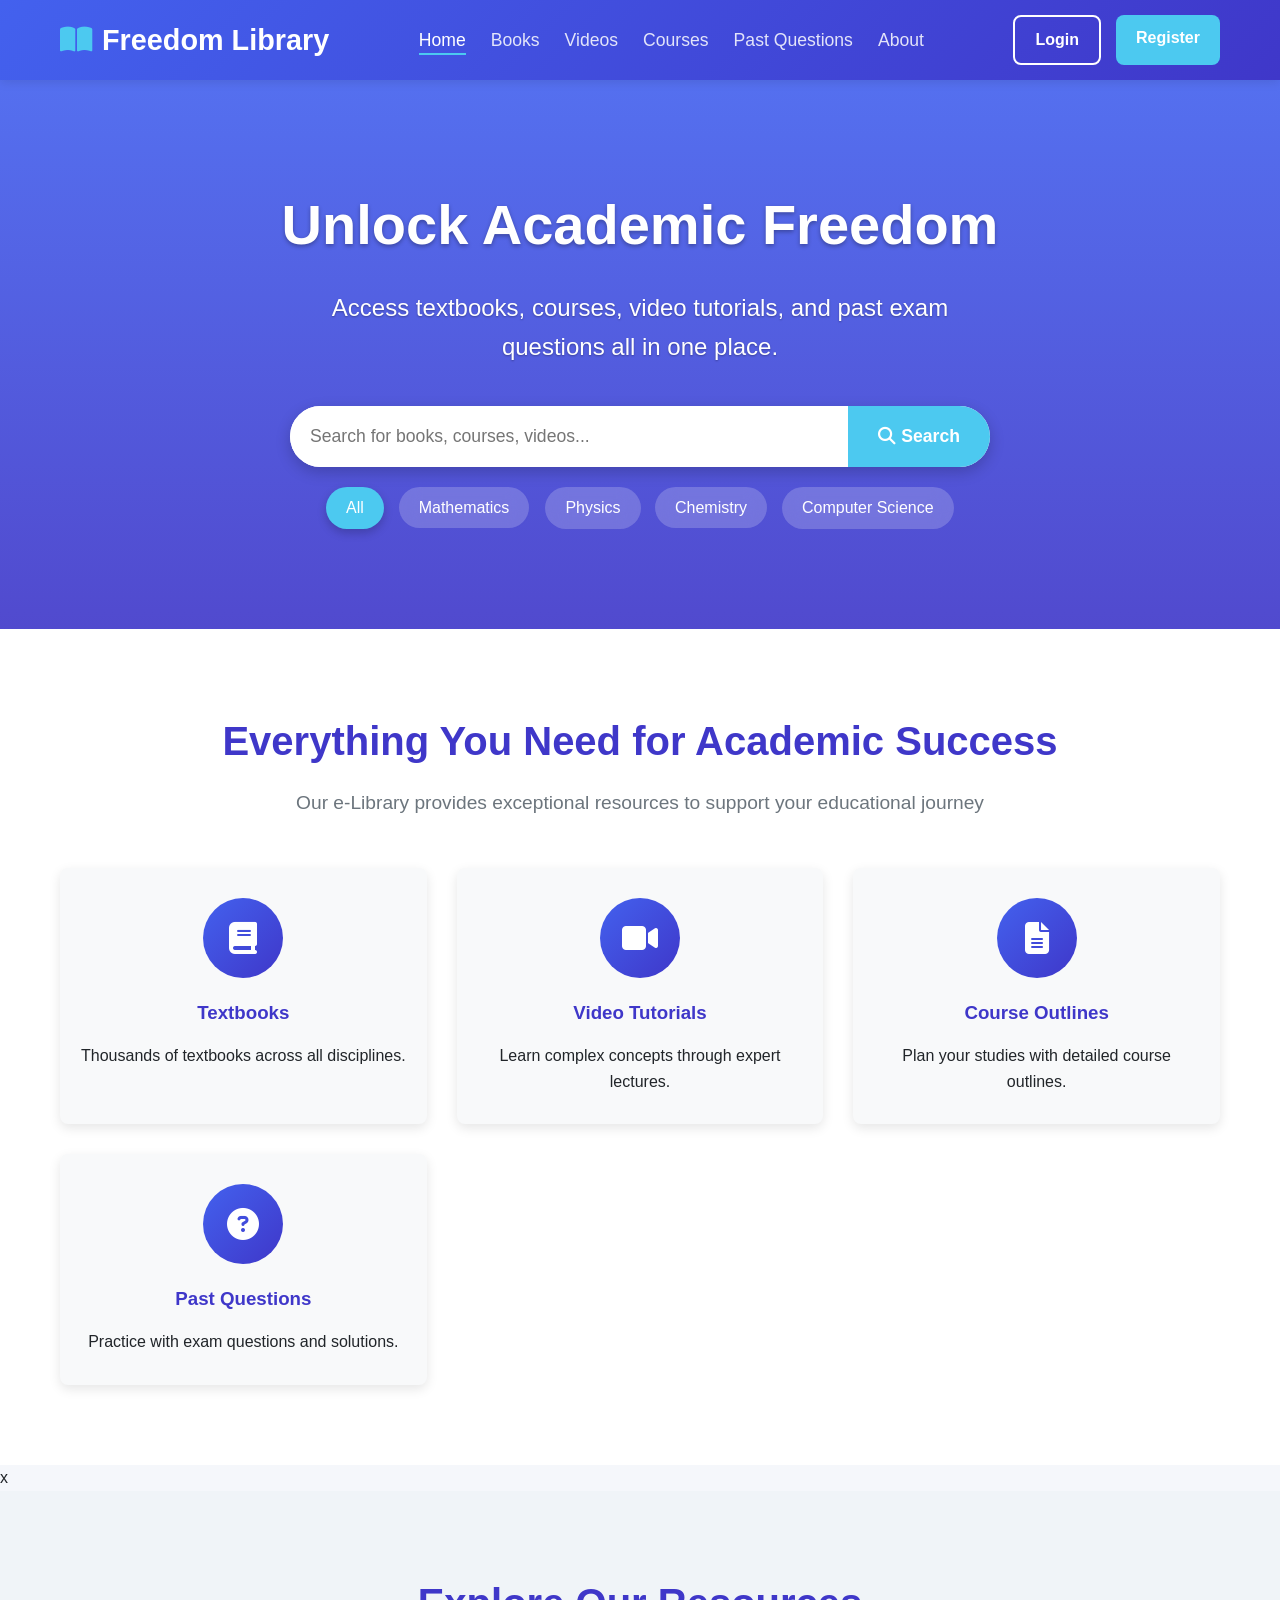
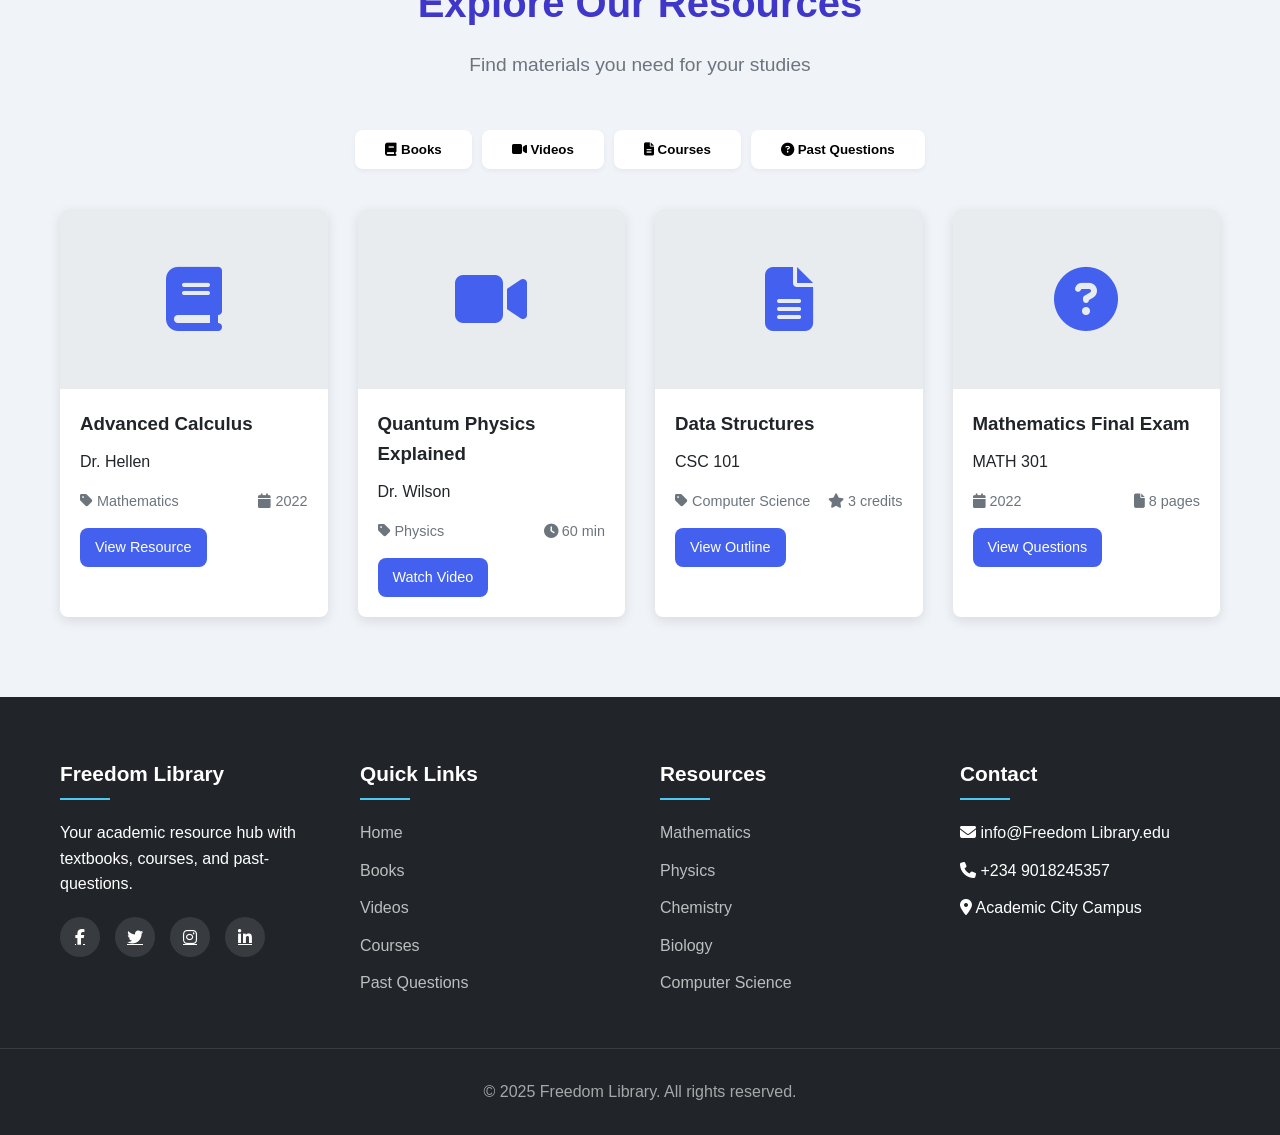
==== index.html @ 3a246ead "chnages" ====
<!DOCTYPE html>
<html lang="en">
  <head>
    <meta charset="UTF-8" />
    <meta name="viewport" content="width=device-width, initial-scale=1.0" />
    <title>Freedom Library - Your Academic Resource Hub</title>
    <link rel="stylesheet" href="./CSS/style.css" />
    <link
      rel="stylesheet"
      href="https://cdnjs.cloudflare.com/ajax/libs/font-awesome/6.4.0/css/all.min.css"
    />
  </head>
  <body>
    <!-- Header -->
    <header>
      <div class="container header-content">
        <div class="logo">
          <i class="fas fa-book-open"></i>
          <span>Freedom Library</span>
        </div>
        <nav>
          <ul>
            <li><a href="./index.html" class="active">Home</a></li>
            <li><a href="./book.html">Books</a></li>
            <li><a href="./videos.html">Videos</a></li>
            <li><a href="./Courses.html">Courses</a></li>
            <li><a href="./Past Questions.html">Past Questions</a></li>
            <li><a href="./about.html">About</a></li>
          </ul>
        </nav>
        <div class="auth-buttons">
          <!-- Checkboxes trigger modals -->
          <label for="login-toggle" class="btn btn-outline">Login</label>
          <label for="register-toggle" class="btn btn-primary">Register</label>
        </div>
      </div>
    </header>

    <!-- Hero -->
    <section class="hero">
      <div class="container">
        <h1>Unlock Academic Freedom</h1>
        <p>
          Access textbooks, courses, video tutorials, and past exam questions
          all in one place.
        </p>
        <div class="search-container">
          <div class="search-bar">
            <input
              type="text"
              placeholder="Search for books, courses, videos..."
            />
            <button><i class="fas fa-search"></i> Search</button>
          </div>
          <!-- Filter button now use radio inputs -->
          <div class="filters">
            <input type="radio" name="filter" id="filter-all" checked />
            <label for="filter-all" class="filter-btn">All</label>

            <input type="radio" name="filter" id="filter-math" />
            <label for="filter-math" class="filter-btn">Mathematics</label>

            <input type="radio" name="filter" id="filter-physics" />
            <label for="filter-physics" class="filter-btn">Physics</label>

            <input type="radio" name="filter" id="filter-chemistry" />
            <label for="filter-chemistry" class="filter-btn">Chemistry</label>

            <input type="radio" name="filter" id="filter-cs" />
            <label for="filter-cs" class="filter-btn">Computer Science</label>
          </div>
        </div>
      </div>
    </section>

    <!-- Features -->
    <section class="features">
      <div class="container">
        <div class="section-title">
          <h2>Everything You Need for Academic Success</h2>
          <p>
            Our e-Library provides exceptional resources to support your
            educational journey
          </p>
        </div>
        <div class="features-grid">
          <div class="feature-card">
            <div class="feature-icon"><i class="fas fa-book"></i></div>
            <h3>Textbooks</h3>
            <p>Thousands of textbooks across all disciplines.</p>
          </div>
          <div class="feature-card">
            <div class="feature-icon"><i class="fas fa-video"></i></div>
            <h3>Video Tutorials</h3>
            <p>Learn complex concepts through expert lectures.</p>
          </div>
          <div class="feature-card">
            <div class="feature-icon"><i class="fas fa-file-alt"></i></div>
            <h3>Course Outlines</h3>
            <p>Plan your studies with detailed course outlines.</p>
          </div>
          <div class="feature-card">
            <div class="feature-icon">
              <i class="fas fa-question-circle"></i>
            </div>
            <h3>Past Questions</h3>
            <p>Practice with exam questions and solutions.</p>
          </div>
        </div>
      </div>
    </section>

    <!-- Resources -->
    x
    <section class="resources">
      <div class="container">
        <div class="section-title">
          <h2>Explore Our Resources</h2>
          <p>Find materials you need for your studies</p>
        </div>

        <div class="resource-tabs">
          <button class="tab-btn"><i class="fas fa-book"></i> Books</button>
          <button class="tab-btn"><i class="fas fa-video"></i> Videos</button>
          <button class="tab-btn">
            <i class="fas fa-file-alt"></i> Courses
          </button>
          <button class="tab-btn">
            <i class="fas fa-question-circle"></i> Past Questions
          </button>
        </div>

        <div class="resource-grid">
          <div class="resource-card">
            <div class="resource-img"><i class="fas fa-book"></i></div>
            <div class="resource-info">
              <h3>Advanced Calculus</h3>
              <p>Dr. Hellen</p>
              <div class="resource-meta">
                <span><i class="fas fa-tag"></i> Mathematics</span>
                <span><i class="fas fa-calendar"></i> 2022</span>
              </div>
              <a href="#" class="btn-small">View Resource</a>
            </div>
          </div>

          <div class="resource-card">
            <div class="resource-img"><i class="fas fa-video"></i></div>
            <div class="resource-info">
              <h3>Quantum Physics Explained</h3>
              <p>Dr. Wilson</p>
              <div class="resource-meta">
                <span><i class="fas fa-tag"></i> Physics</span>
                <span><i class="fas fa-clock"></i> 60 min</span>
              </div>
              <a href="#" class="btn-small">Watch Video</a>
            </div>
          </div>

          <div class="resource-card">
            <div class="resource-img"><i class="fas fa-file-alt"></i></div>
            <div class="resource-info">
              <h3>Data Structures</h3>
              <p>CSC 101</p>
              <div class="resource-meta">
                <span><i class="fas fa-tag"></i> Computer Science</span>
                <span><i class="fas fa-star"></i> 3 credits</span>
              </div>
              <a href="#" class="btn-small">View Outline</a>
            </div>
          </div>

          <div class="resource-card">
            <div class="resource-img">
              <i class="fas fa-question-circle"></i>
            </div>
            <div class="resource-info">
              <h3>Mathematics Final Exam</h3>
              <p>MATH 301</p>
              <div class="resource-meta">
                <span><i class="fas fa-calendar"></i> 2022</span>
                <span><i class="fas fa-file"></i> 8 pages</span>
              </div>
              <a href="#" class="btn-small">View Questions</a>
            </div>
          </div>
        </div>
      </div>
    </section>
    <!-- is it possible to put image in an icon, and also createa testimonial section as well -->
    <!-- Footer -->
    <footer>
      <div class="container footer-content">
        <div class="footer-column">
          <h3>Freedom Library</h3>
          <p>
            Your academic resource hub with textbooks, courses, and
            past-questions.
          </p>
          <div class="social-links">
            <a href="#" title="Visit our Facebook page" aria-label="Facebook"
              ><i class="fab fa-facebook-f"></i
            ></a>
            <a href="#" title="Visit our Twitter page" aria-label="Twitter"
              ><i class="fab fa-twitter"></i
            ></a>
            <a href="#" title="Visit our Instagram page" aria-label="Instagram"
              ><i class="fab fa-instagram"></i
            ></a>
            <a href="#" title="Visit our LinkedIn page" aria-label="LinkedIn"
              ><i class="fab fa-linkedin-in"></i
            ></a>
          </div>
        </div>
        <div class="footer-column">
          <h3>Quick Links</h3>
          <ul class="footer-links">
            <li><a href="./index.html">Home</a></li>
            <li><a href="./book.html">Books</a></li>
            <li><a href="./videos.html">Videos</a></li>
            <li><a href="./Courses.html">Courses</a></li>
            <li><a href="./Past Questions.html">Past Questions</a></li>
          </ul>
        </div>
        <div class="footer-column">
          <h3>Resources</h3>
          <ul class="footer-links">
            <li><a href="#">Mathematics</a></li>
            <li><a href="#">Physics</a></li>
            <li><a href="#">Chemistry</a></li>
            <li><a href="#">Biology</a></li>
            <li><a href="#">Computer Science</a></li>
          </ul>
        </div>
        <div class="footer-column">
          <h3>Contact</h3>
          <ul class="footer-links">
            <li><i class="fas fa-envelope"></i> info@Freedom Library.edu</li>
            <li><i class="fas fa-phone"></i> +234 9018245357</li>
            <li><i class="fas fa-map-marker-alt"></i> Academic City Campus</li>
          </ul>
        </div>
      </div>
      <div class="copyright">
        <p>&copy; 2025 Freedom Library. All rights reserved.</p>
      </div>
    </footer>

    <!-- Hidden checkboxes for modals -->
    <input type="checkbox" id="login-toggle" class="modal-toggle" />
    <input type="checkbox" id="register-toggle" class="modal-toggle" />

    <!-- Login Modal -->
    <div class="modal-overlay">
      <div class="modal" id="login-modal">
        <div class="modal-header">
          <h2>Login</h2>
          <label for="login-toggle" class="close-btn"
            ><i class="fas fa-times"></i
          ></label>
        </div>
        <div class="modal-body">
          <form>
            <div class="form-group">
              <label>Email Address</label>
              <input type="email" placeholder="Enter your email" required />
            </div>
            <div class="form-group">
              <label>Password</label>
              <input
                type="password"
                placeholder="Enter your password"
                required
              />
            </div>
            <button type="submit" class="btn btn-primary">Login</button>
          </form>
        </div>
      </div>
    </div>

    <!-- Register Modal -->
    <div class="modal-overlay">
      <div class="modal" id="register-modal">
        <div class="modal-header">
          <h2>Register</h2>
          <label for="register-toggle" class="close-btn"
            ><i class="fas fa-times"></i
          ></label>
        </div>
        <div class="modal-body">
          <form>
            <div class="form-group">
              <label>Full Name</label>
              <input type="text" placeholder="Enter your name" required />
            </div>
            <div class="form-group">
              <label>Email Address</label>
              <input type="email" placeholder="Enter your email" required />
            </div>
            <div class="form-group">
              <label>Password</label>
              <input type="password" placeholder="Create a password" required />
            </div>
            <button type="submit" class="btn btn-primary">Register</button>
          </form>
        </div>
      </div>
    </div>
  </body>
</html>
<!-- See if you can add a blog to the webste, and check if you can get it from group1 project -->
---- CSS/style.css ----
:root {
  --primary: #4361ee;
  --secondary: #3f37c9;
  --accent: #4cc9f0;
  --light: #f8f9fa;
  --dark: #212529;
  --success: #4caf50;
  --warning: #ff9800;
  --danger: #f44336;
  --gray: #6c757d;
  --light-gray: #e9ecef;
  --border-radius: 8px;
  --box-shadow: 0 4px 12px rgba(0, 0, 0, 0.1);
  --transition: all 0.3s ease;
}

* {
  margin: 0;
  padding: 0;
  box-sizing: border-box;
  font-family: "Segoe UI", Tahoma, Geneva, Verdana, sans-serif;
}

body {
  background-color: #f5f7fb;
  color: var(--dark);
  line-height: 1.6;
}

.container {
  width: 100%;
  max-width: 1200px;
  margin: 0 auto;
  padding: 0 20px;
}

/* Header Styles */
header {
  background: linear-gradient(135deg, var(--primary), var(--secondary));
  color: white;
  padding: 15px 0;
  position: sticky;
  top: 0;
  z-index: 100;
  box-shadow: 0 2px 10px rgba(0, 0, 0, 0.1);
}

.header-content {
  display: flex;
  justify-content: space-between;
  align-items: center;
}

.logo {
  display: flex;
  align-items: center;
  gap: 10px;
  font-size: 1.8rem;
  font-weight: 700;
}

.logo i {
  color: var(--accent);
}

nav ul {
  display: flex;
  list-style: none;
  gap: 25px;
}

nav a {
  color: rgba(255, 255, 255, 0.85);
  text-decoration: none;
  font-weight: 500;
  font-size: 1.1rem;
  transition: var(--transition);
  position: relative;
  padding-bottom: 5px;
}

nav a:hover,
nav a.active {
  color: white;
}

nav a::after {
  content: "";
  position: absolute;
  bottom: 0;
  left: 0;
  width: 0;
  height: 2px;
  background-color: var(--accent);
  transition: var(--transition);
}

nav a:hover::after,
nav a.active::after {
  width: 100%;
}

.auth-buttons {
  display: flex;
  gap: 15px;
}

.btn {
  padding: 10px 20px;
  border-radius: var(--border-radius);
  font-weight: 600;
  cursor: pointer;
  transition: var(--transition);
  border: none;
  font-size: 1rem;
}

.btn-primary {
  background-color: var(--accent);
  color: white;
}

.btn-outline {
  background-color: transparent;
  border: 2px solid white;
  color: white;
}

.btn:hover {
  transform: translateY(-2px);
  box-shadow: var(--box-shadow);
}

/* Hero Section */
.hero {
  background: linear-gradient(rgba(67, 97, 238, 0.9), rgba(63, 55, 201, 0.9)),
    url("https://images.unsplash.com/photo-1497636577773-f1231844b336?ixlib=rb-4.0.3")
      center/cover;
  color: white;
  padding: 100px 0;
  text-align: center;
}

.hero h1 {
  font-size: 3.5rem;
  margin-bottom: 20px;
  text-shadow: 0 2px 4px rgba(0, 0, 0, 0.3);
}

.hero p {
  font-size: 1.5rem;
  max-width: 700px;
  margin: 0 auto 40px;
  text-shadow: 0 1px 2px rgba(0, 0, 0, 0.3);
}

.search-container {
  max-width: 700px;
  margin: 0 auto;
  position: relative;
}

.search-bar {
  display: flex;
  background: white;
  border-radius: 50px;
  overflow: hidden;
  box-shadow: 0 5px 15px rgba(0, 0, 0, 0.2);
}

.search-bar input {
  flex: 1;
  padding: 20px;
  border: none;
  outline: none;
  font-size: 1.1rem;
}

.search-bar button {
  padding: 0 30px;
  background: var(--accent);
  color: white;
  border: none;
  cursor: pointer;
  font-size: 1.1rem;
  font-weight: 600;
}

.filters {
  display: flex;
  justify-content: center;
  gap: 15px;
  margin-top: 20px;
  flex-wrap: wrap;
}

.filter-btn {
  background: rgba(255, 255, 255, 0.2);
  color: white;
  border: none;
  padding: 8px 20px;
  border-radius: 30px;
  cursor: pointer;
  transition: var(--transition);
  -webkit-backdrop-filter: blur(10px);
  -webkit-backdrop-filter: blur(10px);
  -webkit-backdrop-filter: blur(10px);
  -webkit-backdrop-filter: blur(10px);
  -webkit-backdrop-filter: blur(10px);
  -webkit-backdrop-filter: blur(10px);
  backdrop-filter: blur(10px);
}

.filter-btn.active,
.filter-btn:hover {
  background: var(--accent);
}

/* Features Section */
.features {
  padding: 80px 0;
  background-color: white;
}

.section-title {
  text-align: center;
  margin-bottom: 50px;
}

.section-title h2 {
  font-size: 2.5rem;
  color: var(--secondary);
  margin-bottom: 15px;
}

.section-title p {
  color: var(--gray);
  max-width: 700px;
  margin: 0 auto;
  font-size: 1.2rem;
}

.features-grid {
  display: grid;
  grid-template-columns: repeat(auto-fit, minmax(280px, 1fr));
  gap: 30px;
}

.feature-card {
  background: var(--light);
  border-radius: var(--border-radius);
  overflow: hidden;
  box-shadow: var(--box-shadow);
  transition: var(--transition);
  text-align: center;
  padding: 30px 20px;
}

.feature-card:hover {
  transform: translateY(-10px);
  box-shadow: 0 10px 25px rgba(0, 0, 0, 0.15);
}

.feature-icon {
  width: 80px;
  height: 80px;
  background: linear-gradient(135deg, var(--primary), var(--secondary));
  border-radius: 50%;
  display: flex;
  align-items: center;
  justify-content: center;
  margin: 0 auto 20px;
  color: white;
  font-size: 2rem;
}

.feature-card h3 {
  margin-bottom: 15px;
  color: var(--secondary);
}

/* Resources Section */
.resources {
  padding: 80px 0;
  background-color: #f0f4f8;
}

.resource-tabs {
  display: flex;
  justify-content: center;
  margin-bottom: 40px;
  gap: 10px;
  flex-wrap: wrap;
}

.tab-btn {
  padding: 12px 30px;
  background: white;
  border: none;
  border-radius: var(--border-radius);
  cursor: pointer;
  font-weight: 600;
  transition: var(--transition);
  box-shadow: 0 2px 5px rgba(0, 0, 0, 0.05);
}

.tab-btn.active,
.tab-btn:hover {
  background: var(--primary);
  color: white;
}

.resource-grid {
  display: grid;
  grid-template-columns: repeat(auto-fill, minmax(250px, 1fr));
  gap: 30px;
}

.resource-card {
  background: white;
  border-radius: var(--border-radius);
  overflow: hidden;
  box-shadow: var(--box-shadow);
  transition: var(--transition);
}

.resource-card:hover {
  transform: translateY(-5px);
  box-shadow: 0 10px 20px rgba(0, 0, 0, 0.1);
}

.resource-img {
  height: 180px;
  background-color: var(--light-gray);
  display: flex;
  align-items: center;
  justify-content: center;
  color: var(--primary);
  font-size: 4rem;
}

.resource-info {
  padding: 20px;
}

.resource-info h3 {
  margin-bottom: 10px;
  color: var(--dark);
}

.resource-meta {
  display: flex;
  justify-content: space-between;
  color: var(--gray);
  font-size: 0.9rem;
  margin-top: 15px;
}

.btn-small {
  padding: 8px 15px;
  background: var(--primary);
  color: white;
  border: none;
  border-radius: var(--border-radius);
  cursor: pointer;
  font-size: 0.9rem;
  transition: var(--transition);
  display: inline-block;
  margin-top: 15px;
  text-decoration: none;
}

.btn-small:hover {
  background: var(--secondary);
}

.modal-overlay {
  position: fixed;
  top: 0;
  left: 0;
  right: 0;
  bottom: 0;
  background: rgba(0, 0, 0, 0.7);
  display: flex;
  align-items: center;
  justify-content: center;
  z-index: 1000;
  -webkit-backdrop-filter: blur(5px);
  backdrop-filter: blur(5px);
}

.modal {
  background: white;
  border-radius: var(--border-radius);
  width: 100%;
  max-width: 500px;
  box-shadow: 0 10px 30px rgba(0, 0, 0, 0.2);
  overflow: hidden;
}

.modal-header {
  background: linear-gradient(135deg, var(--primary), var(--secondary));
  color: white;
  padding: 20px;
  text-align: center;
  position: relative;
}

.modal-header h2 {
  margin: 0;
}

.close-btn {
  position: absolute;
  top: 20px;
  right: 20px;
  background: transparent;
  border: none;
  color: white;
  font-size: 1.5rem;
  cursor: pointer;
}

.modal-body {
  padding: 30px;
}

.form-group {
  margin-bottom: 20px;
}

.form-group label {
  display: block;
  margin-bottom: 8px;
  font-weight: 500;
}

.form-group input {
  width: 100%;
  padding: 12px 15px;
  border: 1px solid var(--light-gray);
  border-radius: var(--border-radius);
  font-size: 1rem;
}

.form-group input:focus {
  border-color: var(--primary);
  outline: none;
  box-shadow: 0 0 0 3px rgba(67, 97, 238, 0.2);
}

.form-footer {
  display: flex;
  justify-content: space-between;
  align-items: center;
  margin-top: 20px;
}

.form-footer a {
  color: var(--primary);
  text-decoration: none;
}

.form-footer a:hover {
  text-decoration: underline;
}

.viewer-modal {
  max-width: 900px;
  max-height: 90vh;
}

.viewer-header {
  display: flex;
  justify-content: space-between;
  align-items: center;
  padding: 15px 20px;
  background: white;
  border-bottom: 1px solid var(--light-gray);
}

.viewer-content {
  padding: 20px;
  height: 70vh;
  overflow-y: auto;
}

.pdf-viewer {
  width: 100%;
  height: 100%;
  border: 1px solid var(--light-gray);
  border-radius: var(--border-radius);
}

.video-player {
  width: 100%;
  height: 400px;
  background: black;
  border-radius: var(--border-radius);
}

/* Footer */
footer {
  background: var(--dark);
  color: white;
  padding: 60px 0 30px;
}

.footer-content {
  display: grid;
  grid-template-columns: repeat(auto-fit, minmax(250px, 1fr));
  gap: 40px;
  margin-bottom: 40px;
}

.footer-column h3 {
  margin-bottom: 20px;
  font-size: 1.3rem;
  position: relative;
  padding-bottom: 10px;
}

.footer-column h3::after {
  content: "";
  position: absolute;
  bottom: 0;
  left: 0;
  width: 50px;
  height: 2px;
  background: var(--accent);
}

.footer-links {
  list-style: none;
}

.footer-links li {
  margin-bottom: 12px;
}

.footer-links a {
  color: rgba(255, 255, 255, 0.7);
  text-decoration: none;
  transition: var(--transition);
}

.footer-links a:hover {
  color: white;
  padding-left: 5px;
}

.social-links {
  display: flex;
  gap: 15px;
  margin-top: 20px;
}

.social-links a {
  display: flex;
  align-items: center;
  justify-content: center;
  width: 40px;
  height: 40px;
  background: rgba(255, 255, 255, 0.1);
  border-radius: 50%;
  color: white;
  transition: var(--transition);
}

.social-links a:hover {
  background: var(--primary);
  transform: translateY(-3px);
}

.copyright {
  text-align: center;
  padding-top: 30px;
  border-top: 1px solid rgba(255, 255, 255, 0.1);
  color: rgba(255, 255, 255, 0.6);
}

/* Checkbox hack to show modals */
.modal-toggle {
  display: none;
}

.modal-overlay {
  display: none;
  position: fixed;
  inset: 0;
  background: rgba(0, 0, 0, 0.7);
  justify-content: center;
  align-items: center;
  z-index: 1000;
}

.modal {
  background: white;
  border-radius: var(--border-radius);
  max-width: 400px;
  width: 90%;
  padding: 20px;
  box-shadow: var(--box-shadow);
  position: relative;
}

.modal-header {
  display: flex;
  justify-content: space-between;
  align-items: center;
  margin-bottom: 20px;
}

.close-btn {
  cursor: pointer;
  font-size: 1.2rem;
  color: var(--gray);
}

.form-group {
  margin-bottom: 15px;
}

.form-group label {
  display: block;
  margin-bottom: 5px;
  font-weight: 600;
}

/* Show login modal when checkbox checked */
#login-toggle:checked ~ #login-modal,
#register-toggle:checked ~ #register-modal {
  display: block;
}

#login-toggle:checked ~ .modal-overlay,
#register-toggle:checked ~ .modal-overlay {
  display: flex;
}

/* --- Search bar focus effect --- */
.search-bar input:focus {
  border: 2px solid var(--accent);
  box-shadow: 0 0 5px rgba(76, 201, 240, 0.5);
}

/* --- Filter buttons with radio hack --- */
.filters input[type="radio"] {
  display: none;
}

.filters label {
  background: rgba(255, 255, 255, 0.2);
  color: white;
  border-radius: 30px;
  padding: 8px 20px;
  cursor: pointer;
  transition: var(--transition);
  -webkit-backdrop-filter: blur(10px);
  backdrop-filter: blur(10px);
}

.filters input[type="radio"]:checked + label {
  background: var(--accent);
  color: #fff;
  box-shadow: 0 4px 10px rgba(0, 0, 0, 0.2);
}

.filters label:hover {
  background: var(--accent);
}

/* Responsive */
@media (max-width: 768px) {
  .header-content {
    flex-direction: column;
    gap: 15px;
  }

  nav ul {
    flex-wrap: wrap;
    justify-content: center;
  }

  .hero h1 {
    font-size: 2.5rem;
  }

  .hero p {
    font-size: 1.2rem;
  }

  .search-bar button {
    padding: 0 15px;
  }
}
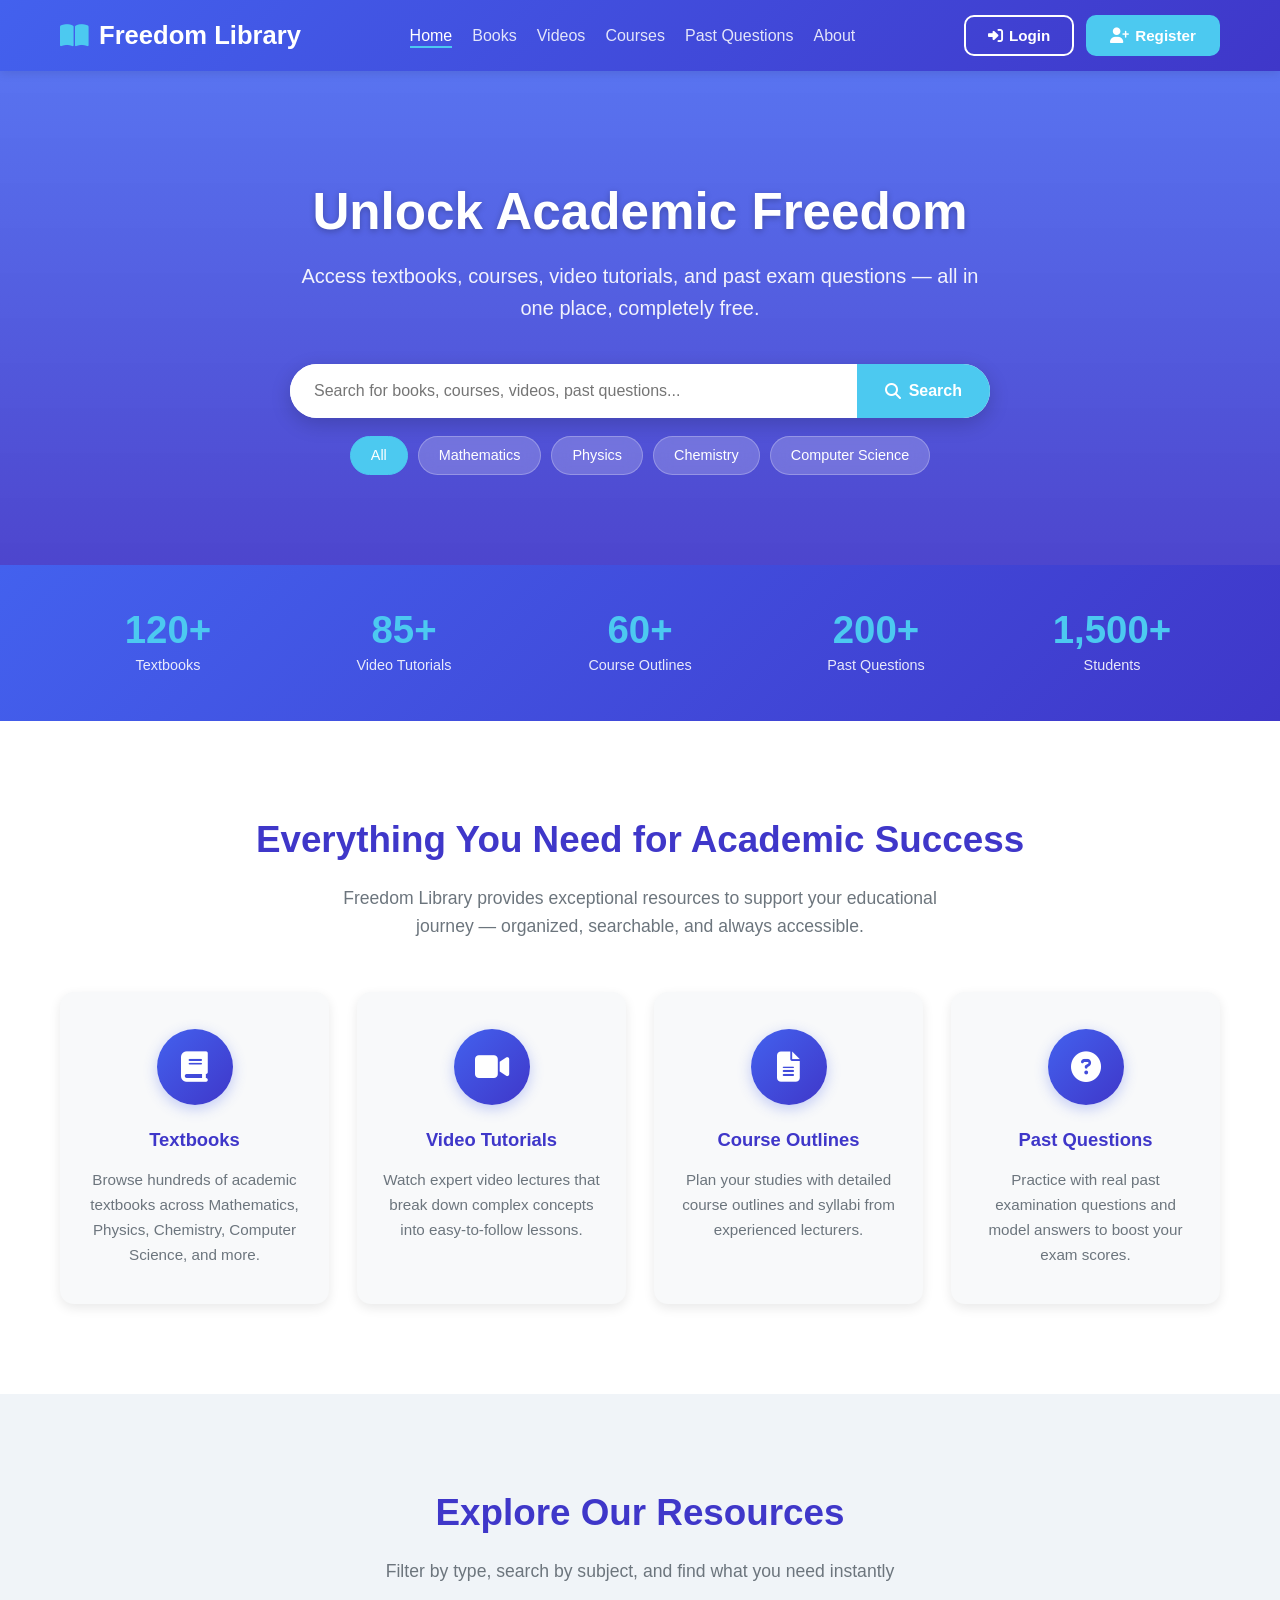
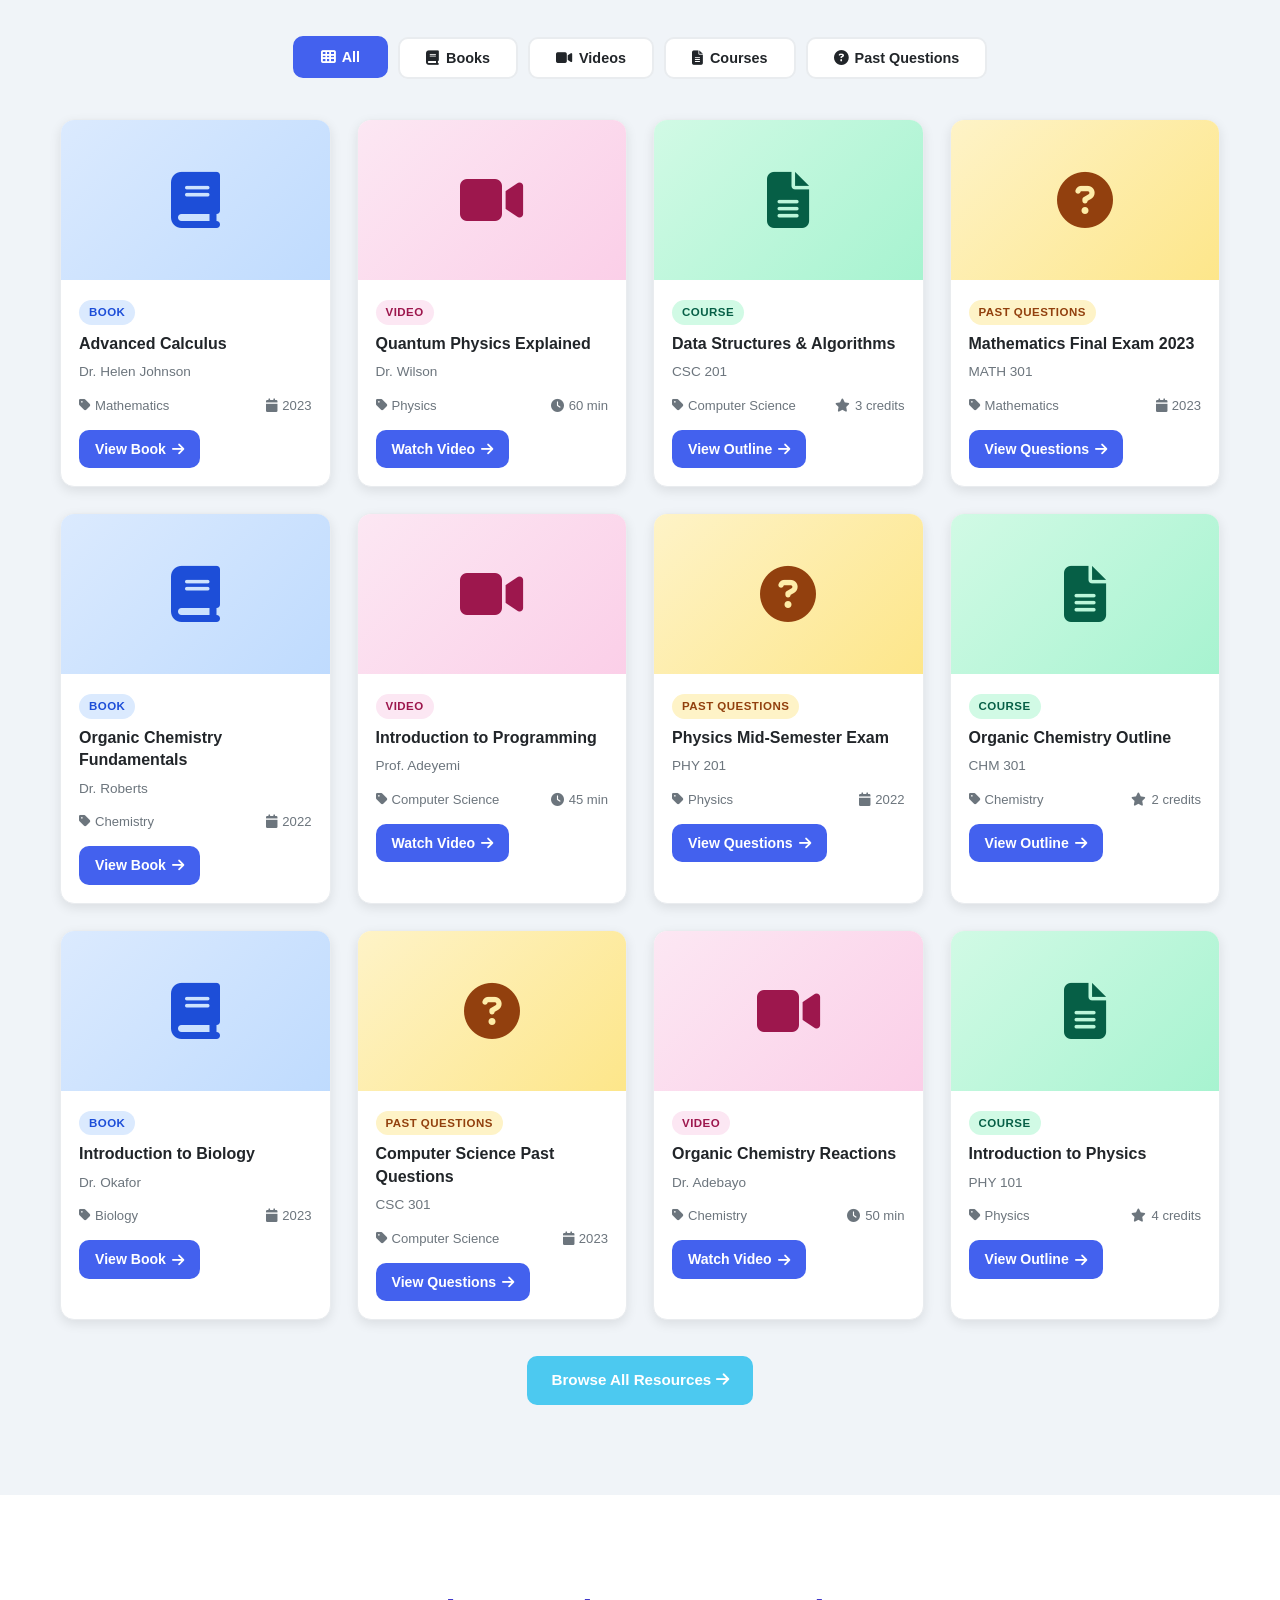
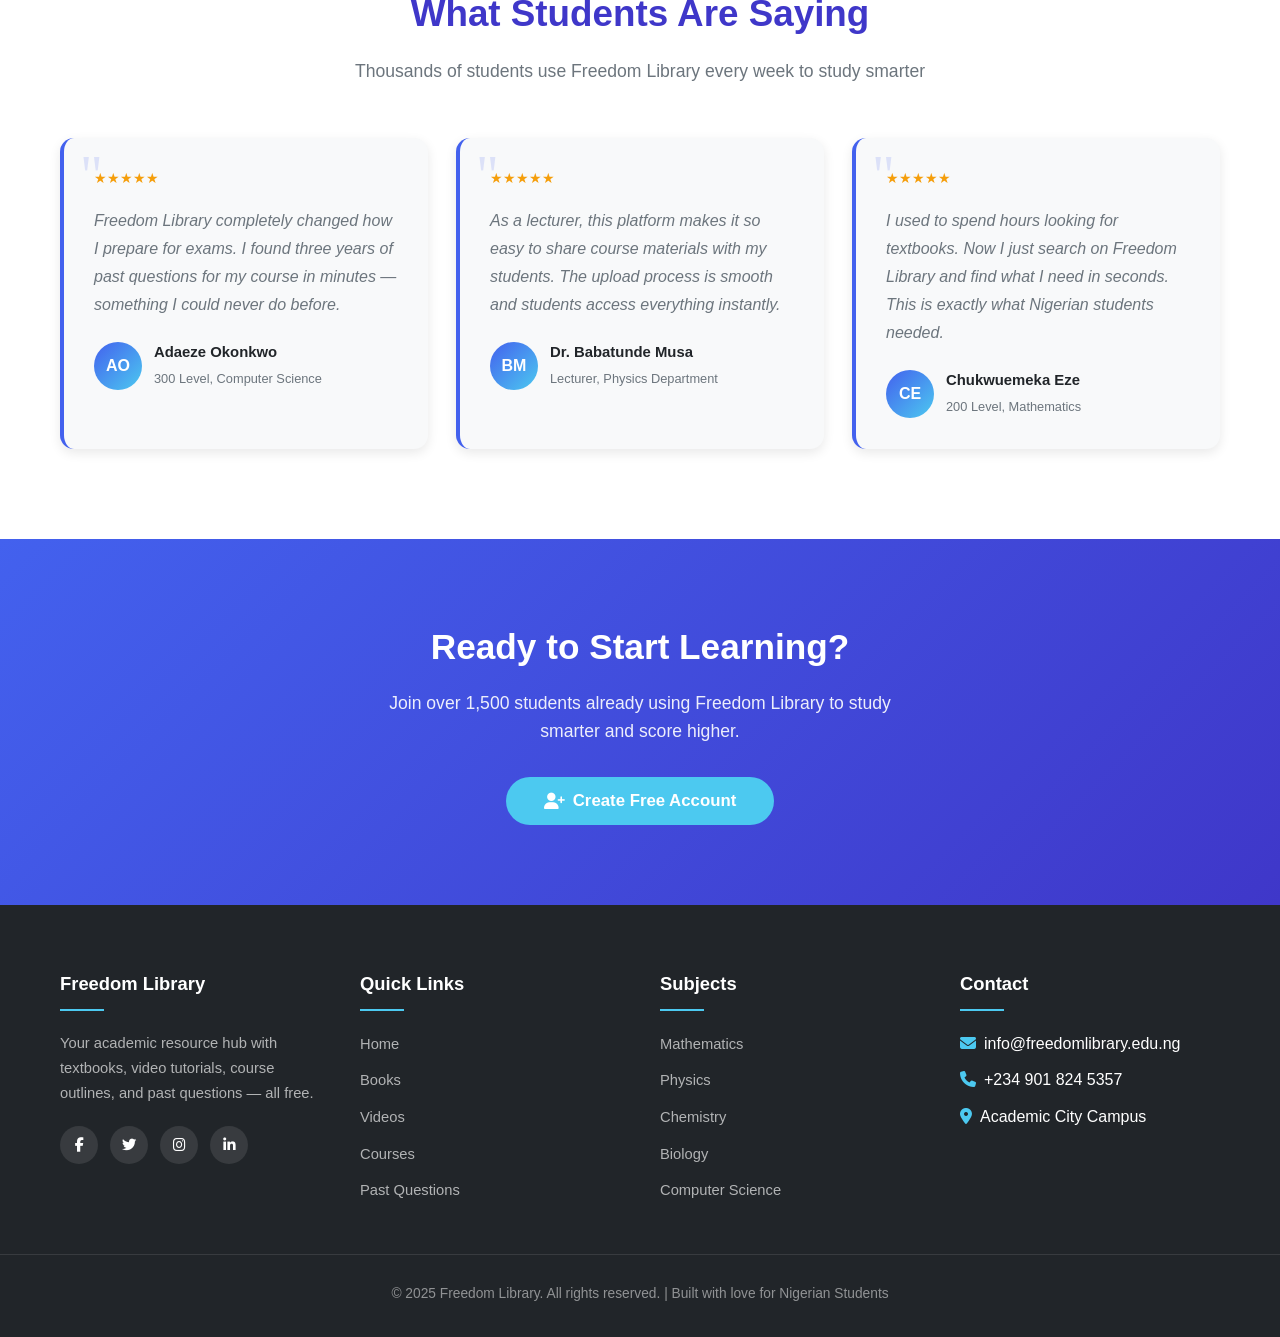
==== commit 1f011253: "new changes" ====
--- a/index.html
+++ b/index.html
@@ -1,4 +1,4 @@
-<!DOCTYPE html>
+<!doctype html>
 <html lang="en">
   <head>
     <meta charset="UTF-8" />
@@ -11,203 +11,317 @@
     />
   </head>
   <body>
-    <!-- Header -->
+    <!-- HEADER -->
     <header>
       <div class="container header-content">
         <div class="logo">
           <i class="fas fa-book-open"></i>
           <span>Freedom Library</span>
         </div>
-        <nav>
+        <button class="menu-toggle" onclick="toggleMenu()">
+          <i class="fas fa-bars"></i>
+        </button>
+        <nav id="main-nav">
           <ul>
             <li><a href="./index.html" class="active">Home</a></li>
             <li><a href="./book.html">Books</a></li>
             <li><a href="./videos.html">Videos</a></li>
             <li><a href="./Courses.html">Courses</a></li>
-            <li><a href="./Past Questions.html">Past Questions</a></li>
+            <li><a href="./past-questions.html">Past Questions</a></li>
             <li><a href="./about.html">About</a></li>
           </ul>
         </nav>
-        <div class="auth-buttons">
-          <!-- Checkboxes trigger modals -->
-          <label for="login-toggle" class="btn btn-outline">Login</label>
-          <label for="register-toggle" class="btn btn-primary">Register</label>
+        <div class="auth-buttons" id="auth-buttons">
+          <button class="btn btn-outline" onclick="openModal('login-modal')">
+            <i class="fas fa-sign-in-alt"></i> Login
+          </button>
+          <button class="btn btn-primary" onclick="openModal('register-modal')">
+            <i class="fas fa-user-plus"></i> Register
+          </button>
+        </div>
+        <div class="user-greeting" id="user-greeting">
+          <i class="fas fa-user-circle" style="font-size: 1.4rem"></i>
+          <span id="greeting-name">Student</span>
+          <button
+            class="btn btn-outline"
+            onclick="logout()"
+            style="padding: 6px 14px; font-size: 0.85rem"
+          >
+            <i class="fas fa-sign-out-alt"></i> Logout
+          </button>
         </div>
       </div>
     </header>
 
-    <!-- Hero -->
+    <!-- HERO -->
     <section class="hero">
       <div class="container">
         <h1>Unlock Academic Freedom</h1>
         <p>
-          Access textbooks, courses, video tutorials, and past exam questions
-          all in one place.
+          Access textbooks, courses, video tutorials, and past exam questions —
+          all in one place, completely free.
         </p>
         <div class="search-container">
           <div class="search-bar">
             <input
               type="text"
-              placeholder="Search for books, courses, videos..."
+              id="search-input"
+              placeholder="Search for books, courses, videos, past questions..."
             />
-            <button><i class="fas fa-search"></i> Search</button>
-          </div>
-          <!-- Filter button now use radio inputs -->
+            <button onclick="doSearch()">
+              <i class="fas fa-search"></i> Search
+            </button>
+          </div>
           <div class="filters">
-            <input type="radio" name="filter" id="filter-all" checked />
+            <input
+              type="radio"
+              name="filter"
+              id="filter-all"
+              value="all"
+              checked
+            />
             <label for="filter-all" class="filter-btn">All</label>
-
-            <input type="radio" name="filter" id="filter-math" />
+            <input
+              type="radio"
+              name="filter"
+              id="filter-math"
+              value="Mathematics"
+            />
             <label for="filter-math" class="filter-btn">Mathematics</label>
-
-            <input type="radio" name="filter" id="filter-physics" />
+            <input
+              type="radio"
+              name="filter"
+              id="filter-physics"
+              value="Physics"
+            />
             <label for="filter-physics" class="filter-btn">Physics</label>
-
-            <input type="radio" name="filter" id="filter-chemistry" />
+            <input
+              type="radio"
+              name="filter"
+              id="filter-chemistry"
+              value="Chemistry"
+            />
             <label for="filter-chemistry" class="filter-btn">Chemistry</label>
-
-            <input type="radio" name="filter" id="filter-cs" />
+            <input
+              type="radio"
+              name="filter"
+              id="filter-cs"
+              value="Computer Science"
+            />
             <label for="filter-cs" class="filter-btn">Computer Science</label>
           </div>
         </div>
       </div>
     </section>
 
-    <!-- Features -->
+    <!-- STATS -->
+    <section class="stats-bar">
+      <div class="container stats-grid">
+        <div class="stat-item">
+          <span class="stat-num">120+</span
+          ><span class="stat-label">Textbooks</span>
+        </div>
+        <div class="stat-item">
+          <span class="stat-num">85+</span
+          ><span class="stat-label">Video Tutorials</span>
+        </div>
+        <div class="stat-item">
+          <span class="stat-num">60+</span
+          ><span class="stat-label">Course Outlines</span>
+        </div>
+        <div class="stat-item">
+          <span class="stat-num">200+</span
+          ><span class="stat-label">Past Questions</span>
+        </div>
+        <div class="stat-item">
+          <span class="stat-num">1,500+</span
+          ><span class="stat-label">Students</span>
+        </div>
+      </div>
+    </section>
+
+    <!-- FEATURES -->
     <section class="features">
       <div class="container">
         <div class="section-title">
           <h2>Everything You Need for Academic Success</h2>
           <p>
-            Our e-Library provides exceptional resources to support your
-            educational journey
+            Freedom Library provides exceptional resources to support your
+            educational journey — organized, searchable, and always accessible.
           </p>
         </div>
         <div class="features-grid">
           <div class="feature-card">
             <div class="feature-icon"><i class="fas fa-book"></i></div>
             <h3>Textbooks</h3>
-            <p>Thousands of textbooks across all disciplines.</p>
+            <p>
+              Browse hundreds of academic textbooks across Mathematics, Physics,
+              Chemistry, Computer Science, and more.
+            </p>
           </div>
           <div class="feature-card">
             <div class="feature-icon"><i class="fas fa-video"></i></div>
             <h3>Video Tutorials</h3>
-            <p>Learn complex concepts through expert lectures.</p>
+            <p>
+              Watch expert video lectures that break down complex concepts into
+              easy-to-follow lessons.
+            </p>
           </div>
           <div class="feature-card">
             <div class="feature-icon"><i class="fas fa-file-alt"></i></div>
             <h3>Course Outlines</h3>
-            <p>Plan your studies with detailed course outlines.</p>
+            <p>
+              Plan your studies with detailed course outlines and syllabi from
+              experienced lecturers.
+            </p>
           </div>
           <div class="feature-card">
             <div class="feature-icon">
               <i class="fas fa-question-circle"></i>
             </div>
             <h3>Past Questions</h3>
-            <p>Practice with exam questions and solutions.</p>
+            <p>
+              Practice with real past examination questions and model answers to
+              boost your exam scores.
+            </p>
           </div>
         </div>
       </div>
     </section>
 
-    <!-- Resources -->
-    x
+    <!-- RESOURCES -->
     <section class="resources">
       <div class="container">
         <div class="section-title">
           <h2>Explore Our Resources</h2>
-          <p>Find materials you need for your studies</p>
-        </div>
-
+          <p>
+            Filter by type, search by subject, and find what you need instantly
+          </p>
+        </div>
         <div class="resource-tabs">
-          <button class="tab-btn"><i class="fas fa-book"></i> Books</button>
-          <button class="tab-btn"><i class="fas fa-video"></i> Videos</button>
-          <button class="tab-btn">
+          <button class="tab-btn active" onclick="filterByType('all', this)">
+            <i class="fas fa-th"></i> All
+          </button>
+          <button class="tab-btn" onclick="filterByType('book', this)">
+            <i class="fas fa-book"></i> Books
+          </button>
+          <button class="tab-btn" onclick="filterByType('video', this)">
+            <i class="fas fa-video"></i> Videos
+          </button>
+          <button class="tab-btn" onclick="filterByType('course', this)">
             <i class="fas fa-file-alt"></i> Courses
           </button>
-          <button class="tab-btn">
+          <button class="tab-btn" onclick="filterByType('past', this)">
             <i class="fas fa-question-circle"></i> Past Questions
           </button>
         </div>
-
-        <div class="resource-grid">
-          <div class="resource-card">
-            <div class="resource-img"><i class="fas fa-book"></i></div>
-            <div class="resource-info">
-              <h3>Advanced Calculus</h3>
-              <p>Dr. Hellen</p>
-              <div class="resource-meta">
-                <span><i class="fas fa-tag"></i> Mathematics</span>
-                <span><i class="fas fa-calendar"></i> 2022</span>
+        <div class="resource-grid" id="resource-grid"></div>
+        <div style="text-align: center; margin-top: 36px">
+          <a
+            href="./book.html"
+            class="btn btn-primary"
+            style="display: inline-block; text-decoration: none"
+            >Browse All Resources <i class="fas fa-arrow-right"></i
+          ></a>
+        </div>
+      </div>
+    </section>
+
+    <!-- TESTIMONIALS -->
+    <section class="testimonials">
+      <div class="container">
+        <div class="section-title">
+          <h2>What Students Are Saying</h2>
+          <p>
+            Thousands of students use Freedom Library every week to study
+            smarter
+          </p>
+        </div>
+        <div class="testimonials-grid">
+          <div class="testimonial-card">
+            <div class="quote">"</div>
+            <div class="stars">&#9733;&#9733;&#9733;&#9733;&#9733;</div>
+            <p>
+              Freedom Library completely changed how I prepare for exams. I
+              found three years of past questions for my course in minutes —
+              something I could never do before.
+            </p>
+            <div class="testimonial-author">
+              <div class="author-avatar">AO</div>
+              <div class="author-info">
+                <strong>Adaeze Okonkwo</strong
+                ><span>300 Level, Computer Science</span>
               </div>
-              <a href="#" class="btn-small">View Resource</a>
-            </div>
-          </div>
-
-          <div class="resource-card">
-            <div class="resource-img"><i class="fas fa-video"></i></div>
-            <div class="resource-info">
-              <h3>Quantum Physics Explained</h3>
-              <p>Dr. Wilson</p>
-              <div class="resource-meta">
-                <span><i class="fas fa-tag"></i> Physics</span>
-                <span><i class="fas fa-clock"></i> 60 min</span>
+            </div>
+          </div>
+          <div class="testimonial-card">
+            <div class="quote">"</div>
+            <div class="stars">&#9733;&#9733;&#9733;&#9733;&#9733;</div>
+            <p>
+              As a lecturer, this platform makes it so easy to share course
+              materials with my students. The upload process is smooth and
+              students access everything instantly.
+            </p>
+            <div class="testimonial-author">
+              <div class="author-avatar">BM</div>
+              <div class="author-info">
+                <strong>Dr. Babatunde Musa</strong
+                ><span>Lecturer, Physics Department</span>
               </div>
-              <a href="#" class="btn-small">Watch Video</a>
-            </div>
-          </div>
-
-          <div class="resource-card">
-            <div class="resource-img"><i class="fas fa-file-alt"></i></div>
-            <div class="resource-info">
-              <h3>Data Structures</h3>
-              <p>CSC 101</p>
-              <div class="resource-meta">
-                <span><i class="fas fa-tag"></i> Computer Science</span>
-                <span><i class="fas fa-star"></i> 3 credits</span>
+            </div>
+          </div>
+          <div class="testimonial-card">
+            <div class="quote">"</div>
+            <div class="stars">&#9733;&#9733;&#9733;&#9733;&#9733;</div>
+            <p>
+              I used to spend hours looking for textbooks. Now I just search on
+              Freedom Library and find what I need in seconds. This is exactly
+              what Nigerian students needed.
+            </p>
+            <div class="testimonial-author">
+              <div class="author-avatar">CE</div>
+              <div class="author-info">
+                <strong>Chukwuemeka Eze</strong
+                ><span>200 Level, Mathematics</span>
               </div>
-              <a href="#" class="btn-small">View Outline</a>
-            </div>
-          </div>
-
-          <div class="resource-card">
-            <div class="resource-img">
-              <i class="fas fa-question-circle"></i>
-            </div>
-            <div class="resource-info">
-              <h3>Mathematics Final Exam</h3>
-              <p>MATH 301</p>
-              <div class="resource-meta">
-                <span><i class="fas fa-calendar"></i> 2022</span>
-                <span><i class="fas fa-file"></i> 8 pages</span>
-              </div>
-              <a href="#" class="btn-small">View Questions</a>
             </div>
           </div>
         </div>
       </div>
     </section>
-    <!-- is it possible to put image in an icon, and also createa testimonial section as well -->
-    <!-- Footer -->
+
+    <!-- CTA -->
+    <section class="cta-banner">
+      <div class="container">
+        <h2>Ready to Start Learning?</h2>
+        <p>
+          Join over 1,500 students already using Freedom Library to study
+          smarter and score higher.
+        </p>
+        <button class="btn-accent" onclick="openModal('register-modal')">
+          <i class="fas fa-user-plus"></i> Create Free Account
+        </button>
+      </div>
+    </section>
+
+    <!-- FOOTER -->
     <footer>
       <div class="container footer-content">
         <div class="footer-column">
           <h3>Freedom Library</h3>
           <p>
-            Your academic resource hub with textbooks, courses, and
-            past-questions.
+            Your academic resource hub with textbooks, video tutorials, course
+            outlines, and past questions — all free.
           </p>
           <div class="social-links">
-            <a href="#" title="Visit our Facebook page" aria-label="Facebook"
+            <a href="#" aria-label="Facebook"
               ><i class="fab fa-facebook-f"></i
             ></a>
-            <a href="#" title="Visit our Twitter page" aria-label="Twitter"
-              ><i class="fab fa-twitter"></i
-            ></a>
-            <a href="#" title="Visit our Instagram page" aria-label="Instagram"
+            <a href="#" aria-label="Twitter"><i class="fab fa-twitter"></i></a>
+            <a href="#" aria-label="Instagram"
               ><i class="fab fa-instagram"></i
             ></a>
-            <a href="#" title="Visit our LinkedIn page" aria-label="LinkedIn"
+            <a href="#" aria-label="LinkedIn"
               ><i class="fab fa-linkedin-in"></i
             ></a>
           </div>
@@ -219,11 +333,11 @@
             <li><a href="./book.html">Books</a></li>
             <li><a href="./videos.html">Videos</a></li>
             <li><a href="./Courses.html">Courses</a></li>
-            <li><a href="./Past Questions.html">Past Questions</a></li>
+            <li><a href="./past-questions.html">Past Questions</a></li>
           </ul>
         </div>
         <div class="footer-column">
-          <h3>Resources</h3>
+          <h3>Subjects</h3>
           <ul class="footer-links">
             <li><a href="#">Mathematics</a></li>
             <li><a href="#">Physics</a></li>
@@ -235,78 +349,166 @@
         <div class="footer-column">
           <h3>Contact</h3>
           <ul class="footer-links">
-            <li><i class="fas fa-envelope"></i> info@Freedom Library.edu</li>
-            <li><i class="fas fa-phone"></i> +234 9018245357</li>
-            <li><i class="fas fa-map-marker-alt"></i> Academic City Campus</li>
+            <li>
+              <i
+                class="fas fa-envelope"
+                style="margin-right: 8px; color: var(--accent)"
+              ></i
+              >info@freedomlibrary.edu.ng
+            </li>
+            <li>
+              <i
+                class="fas fa-phone"
+                style="margin-right: 8px; color: var(--accent)"
+              ></i
+              >+234 901 824 5357
+            </li>
+            <li>
+              <i
+                class="fas fa-map-marker-alt"
+                style="margin-right: 8px; color: var(--accent)"
+              ></i
+              >Academic City Campus
+            </li>
           </ul>
         </div>
       </div>
       <div class="copyright">
-        <p>&copy; 2025 Freedom Library. All rights reserved.</p>
+        <p>
+          &copy; 2025 Freedom Library. All rights reserved. | Built with love
+          for Nigerian Students
+        </p>
       </div>
     </footer>
 
-    <!-- Hidden checkboxes for modals -->
-    <input type="checkbox" id="login-toggle" class="modal-toggle" />
-    <input type="checkbox" id="register-toggle" class="modal-toggle" />
-
-    <!-- Login Modal -->
-    <div class="modal-overlay">
-      <div class="modal" id="login-modal">
+    <!-- LOGIN MODAL -->
+    <div
+      class="modal-overlay"
+      id="login-modal"
+      onclick="closeModalOutside(event, 'login-modal')"
+    >
+      <div class="modal">
         <div class="modal-header">
-          <h2>Login</h2>
-          <label for="login-toggle" class="close-btn"
-            ><i class="fas fa-times"></i
-          ></label>
+          <h2><i class="fas fa-sign-in-alt"></i> Login</h2>
+          <button class="close-btn" onclick="closeModal('login-modal')">
+            <i class="fas fa-times"></i>
+          </button>
         </div>
         <div class="modal-body">
-          <form>
+          <div class="alert" id="login-alert"></div>
+          <form id="login-form" onsubmit="handleLogin(event)">
             <div class="form-group">
               <label>Email Address</label>
-              <input type="email" placeholder="Enter your email" required />
+              <input
+                type="email"
+                id="login-email"
+                placeholder="Enter your email"
+                required
+              />
             </div>
             <div class="form-group">
               <label>Password</label>
               <input
                 type="password"
+                id="login-password"
                 placeholder="Enter your password"
                 required
               />
             </div>
-            <button type="submit" class="btn btn-primary">Login</button>
+            <button type="submit" class="btn btn-primary" id="login-btn">
+              <i class="fas fa-sign-in-alt"></i> Login
+            </button>
           </form>
+          <div class="switch-modal">
+            Don't have an account?
+            <a onclick="switchModal('login-modal', 'register-modal')"
+              >Register here</a
+            >
+          </div>
         </div>
       </div>
     </div>
 
-    <!-- Register Modal -->
-    <div class="modal-overlay">
-      <div class="modal" id="register-modal">
+    <!-- REGISTER MODAL -->
+    <div
+      class="modal-overlay"
+      id="register-modal"
+      onclick="closeModalOutside(event, 'register-modal')"
+    >
+      <div class="modal">
         <div class="modal-header">
-          <h2>Register</h2>
-          <label for="register-toggle" class="close-btn"
-            ><i class="fas fa-times"></i
-          ></label>
+          <h2><i class="fas fa-user-plus"></i> Register</h2>
+          <button class="close-btn" onclick="closeModal('register-modal')">
+            <i class="fas fa-times"></i>
+          </button>
         </div>
         <div class="modal-body">
-          <form>
+          <div class="alert" id="register-alert"></div>
+          <form id="register-form" onsubmit="handleRegister(event)">
             <div class="form-group">
               <label>Full Name</label>
-              <input type="text" placeholder="Enter your name" required />
+              <input
+                type="text"
+                id="reg-name"
+                placeholder="Enter your full name"
+                required
+              />
             </div>
             <div class="form-group">
               <label>Email Address</label>
-              <input type="email" placeholder="Enter your email" required />
+              <input
+                type="email"
+                id="reg-email"
+                placeholder="Enter your email"
+                required
+              />
             </div>
             <div class="form-group">
-              <label>Password</label>
-              <input type="password" placeholder="Create a password" required />
-            </div>
-            <button type="submit" class="btn btn-primary">Register</button>
+              <label>I am a</label>
+              <select
+                id="reg-role"
+                style="
+                  width: 100%;
+                  padding: 12px 15px;
+                  border: 1px solid var(--light-gray);
+                  border-radius: var(--border-radius);
+                  font-size: 1rem;
+                  color: var(--dark);
+                "
+              >
+                <option value="student">Student</option>
+                <option value="lecturer">Lecturer</option>
+              </select>
+            </div>
+            <div class="form-group">
+              <label
+                >Password
+                <span style="color: var(--gray); font-size: 0.85rem"
+                  >(min. 8 characters)</span
+                ></label
+              >
+              <input
+                type="password"
+                id="reg-password"
+                placeholder="Create a strong password"
+                required
+                minlength="8"
+              />
+            </div>
+            <button type="submit" class="btn btn-primary" id="register-btn">
+              <i class="fas fa-user-plus"></i> Create Account
+            </button>
           </form>
+          <div class="switch-modal">
+            Already have an account?
+            <a onclick="switchModal('register-modal', 'login-modal')"
+              >Login here</a
+            >
+          </div>
         </div>
       </div>
     </div>
+
+    <script src="./JS/app.js"></script>
   </body>
 </html>
-<!-- See if you can add a blog to the webste, and check if you can get it from group1 project -->
--- a/CSS/style.css
+++ b/CSS/style.css
@@ -1,3 +1,7 @@
+/* ================================================================
+   style.css — Freedom Library · Complete Stylesheet
+   ================================================================ */
+
 :root {
   --primary: #4361ee;
   --secondary: #3f37c9;
@@ -9,22 +13,38 @@
   --danger: #f44336;
   --gray: #6c757d;
   --light-gray: #e9ecef;
-  --border-radius: 8px;
-  --box-shadow: 0 4px 12px rgba(0, 0, 0, 0.1);
+  --border-radius: 10px;
+  --box-shadow: 0 4px 12px rgba(0, 0, 0, 0.09);
+  --shadow-lg: 0 10px 30px rgba(0, 0, 0, 0.12);
   --transition: all 0.3s ease;
 }
 
-* {
+*,
+*::before,
+*::after {
+  box-sizing: border-box;
   margin: 0;
   padding: 0;
-  box-sizing: border-box;
-  font-family: "Segoe UI", Tahoma, Geneva, Verdana, sans-serif;
-}
-
+}
+html {
+  scroll-behavior: smooth;
+}
 body {
-  background-color: #f5f7fb;
+  background: #f5f7fb;
   color: var(--dark);
   line-height: 1.6;
+  font-family: "Segoe UI", Tahoma, Geneva, Verdana, sans-serif;
+}
+img {
+  max-width: 100%;
+  display: block;
+}
+a {
+  color: var(--primary);
+  text-decoration: none;
+}
+a:hover {
+  text-decoration: underline;
 }
 
 .container {
@@ -34,7 +54,26 @@
   padding: 0 20px;
 }
 
-/* Header Styles */
+/* Scroll reveal */
+.features,
+.resources,
+.testimonials,
+.stats-bar {
+  opacity: 0;
+  transform: translateY(24px);
+  transition:
+    opacity 0.6s ease,
+    transform 0.6s ease;
+}
+.features.revealed,
+.resources.revealed,
+.testimonials.revealed,
+.stats-bar.revealed {
+  opacity: 1;
+  transform: translateY(0);
+}
+
+/* ── HEADER ── */
 header {
   background: linear-gradient(135deg, var(--primary), var(--secondary));
   color: white;
@@ -43,47 +82,38 @@
   top: 0;
   z-index: 100;
   box-shadow: 0 2px 10px rgba(0, 0, 0, 0.1);
-}
-
+  transition: box-shadow 0.3s ease;
+}
 .header-content {
   display: flex;
   justify-content: space-between;
   align-items: center;
-}
-
+  gap: 20px;
+}
 .logo {
   display: flex;
   align-items: center;
   gap: 10px;
-  font-size: 1.8rem;
+  font-size: 1.6rem;
   font-weight: 700;
-}
-
+  white-space: nowrap;
+}
 .logo i {
   color: var(--accent);
 }
-
 nav ul {
   display: flex;
   list-style: none;
-  gap: 25px;
-}
-
+  gap: 20px;
+}
 nav a {
   color: rgba(255, 255, 255, 0.85);
-  text-decoration: none;
   font-weight: 500;
-  font-size: 1.1rem;
+  font-size: 1rem;
   transition: var(--transition);
   position: relative;
-  padding-bottom: 5px;
-}
-
-nav a:hover,
-nav a.active {
-  color: white;
-}
-
+  padding-bottom: 4px;
+}
 nav a::after {
   content: "";
   position: absolute;
@@ -91,179 +121,285 @@
   left: 0;
   width: 0;
   height: 2px;
-  background-color: var(--accent);
-  transition: var(--transition);
-}
-
+  background: var(--accent);
+  transition: var(--transition);
+}
+nav a:hover,
+nav a.active {
+  color: white;
+  text-decoration: none;
+}
 nav a:hover::after,
 nav a.active::after {
   width: 100%;
 }
-
 .auth-buttons {
   display: flex;
-  gap: 15px;
-}
-
+  gap: 12px;
+  flex-shrink: 0;
+}
+.auth-buttons.hidden {
+  display: none;
+}
+.user-greeting {
+  display: none;
+  align-items: center;
+  gap: 10px;
+  color: white;
+  font-weight: 600;
+}
+.user-greeting.show {
+  display: flex;
+}
+.menu-toggle {
+  display: none;
+  background: none;
+  border: none;
+  color: white;
+  font-size: 1.5rem;
+  cursor: pointer;
+  padding: 4px;
+}
+
+/* ── BUTTONS ── */
 .btn {
-  padding: 10px 20px;
+  display: inline-flex;
+  align-items: center;
+  gap: 6px;
+  padding: 10px 22px;
   border-radius: var(--border-radius);
   font-weight: 600;
   cursor: pointer;
   transition: var(--transition);
-  border: none;
-  font-size: 1rem;
-}
-
-.btn-primary {
-  background-color: var(--accent);
-  color: white;
-}
-
-.btn-outline {
-  background-color: transparent;
-  border: 2px solid white;
-  color: white;
-}
-
+  border: 2px solid transparent;
+  font-size: 0.95rem;
+  white-space: nowrap;
+}
 .btn:hover {
   transform: translateY(-2px);
   box-shadow: var(--box-shadow);
-}
-
-/* Hero Section */
+  text-decoration: none;
+}
+.btn-primary {
+  background: var(--accent);
+  color: white;
+  border-color: var(--accent);
+}
+.btn-outline {
+  background: transparent;
+  border-color: white;
+  color: white;
+}
+.btn-secondary {
+  background: var(--primary);
+  color: white;
+  border-color: var(--primary);
+}
+.btn:disabled {
+  opacity: 0.6;
+  cursor: not-allowed;
+  transform: none;
+}
+.btn-accent {
+  background: var(--accent);
+  color: white;
+  border: none;
+  padding: 14px 38px;
+  font-size: 1.05rem;
+  border-radius: 50px;
+  cursor: pointer;
+  font-weight: 700;
+  transition: var(--transition);
+  display: inline-flex;
+  align-items: center;
+  gap: 8px;
+}
+.btn-accent:hover {
+  transform: translateY(-3px);
+  box-shadow: 0 8px 20px rgba(0, 0, 0, 0.2);
+  text-decoration: none;
+}
+.btn-small {
+  display: inline-flex;
+  align-items: center;
+  gap: 6px;
+  padding: 8px 16px;
+  background: var(--primary);
+  color: white;
+  border: none;
+  border-radius: var(--border-radius);
+  cursor: pointer;
+  font-size: 0.88rem;
+  font-weight: 600;
+  transition: var(--transition);
+  margin-top: 14px;
+}
+.btn-small:hover {
+  background: var(--secondary);
+  transform: translateY(-1px);
+  text-decoration: none;
+}
+
+/* ── HERO ── */
 .hero {
-  background: linear-gradient(rgba(67, 97, 238, 0.9), rgba(63, 55, 201, 0.9)),
+  background:
+    linear-gradient(rgba(67, 97, 238, 0.88), rgba(63, 55, 201, 0.92)),
     url("https://images.unsplash.com/photo-1497636577773-f1231844b336?ixlib=rb-4.0.3")
-      center/cover;
-  color: white;
-  padding: 100px 0;
+      center/cover no-repeat;
+  color: white;
+  padding: 110px 0 90px;
   text-align: center;
 }
-
 .hero h1 {
-  font-size: 3.5rem;
-  margin-bottom: 20px;
-  text-shadow: 0 2px 4px rgba(0, 0, 0, 0.3);
-}
-
+  font-size: 3.2rem;
+  font-weight: 800;
+  margin-bottom: 18px;
+  text-shadow: 0 2px 6px rgba(0, 0, 0, 0.25);
+  line-height: 1.2;
+}
 .hero p {
-  font-size: 1.5rem;
-  max-width: 700px;
+  font-size: 1.25rem;
+  max-width: 680px;
   margin: 0 auto 40px;
-  text-shadow: 0 1px 2px rgba(0, 0, 0, 0.3);
-}
-
+  opacity: 0.92;
+}
 .search-container {
   max-width: 700px;
   margin: 0 auto;
-  position: relative;
-}
-
+}
 .search-bar {
   display: flex;
   background: white;
   border-radius: 50px;
   overflow: hidden;
-  box-shadow: 0 5px 15px rgba(0, 0, 0, 0.2);
-}
-
+  box-shadow: 0 6px 20px rgba(0, 0, 0, 0.18);
+}
 .search-bar input {
   flex: 1;
-  padding: 20px;
+  padding: 18px 24px;
   border: none;
   outline: none;
-  font-size: 1.1rem;
-}
-
+  font-size: 1rem;
+  color: var(--dark);
+}
 .search-bar button {
-  padding: 0 30px;
+  padding: 0 28px;
   background: var(--accent);
   color: white;
   border: none;
   cursor: pointer;
-  font-size: 1.1rem;
+  font-size: 1rem;
   font-weight: 600;
-}
-
+  transition: background 0.2s;
+  display: flex;
+  align-items: center;
+  gap: 8px;
+}
+.search-bar button:hover {
+  background: #38b6e0;
+}
 .filters {
   display: flex;
   justify-content: center;
-  gap: 15px;
-  margin-top: 20px;
+  gap: 10px;
+  margin-top: 18px;
   flex-wrap: wrap;
 }
-
-.filter-btn {
+.filters input[type="radio"] {
+  display: none;
+}
+.filters label {
   background: rgba(255, 255, 255, 0.2);
   color: white;
-  border: none;
-  padding: 8px 20px;
   border-radius: 30px;
+  padding: 7px 20px;
   cursor: pointer;
   transition: var(--transition);
-  -webkit-backdrop-filter: blur(10px);
-  -webkit-backdrop-filter: blur(10px);
-  -webkit-backdrop-filter: blur(10px);
-  -webkit-backdrop-filter: blur(10px);
-  -webkit-backdrop-filter: blur(10px);
-  -webkit-backdrop-filter: blur(10px);
-  backdrop-filter: blur(10px);
-}
-
-.filter-btn.active,
-.filter-btn:hover {
+  backdrop-filter: blur(8px);
+  font-size: 0.9rem;
+  font-weight: 500;
+  border: 1px solid rgba(255, 255, 255, 0.25);
+}
+.filters input[type="radio"]:checked + label,
+.filters label:hover {
   background: var(--accent);
-}
-
-/* Features Section */
-.features {
-  padding: 80px 0;
-  background-color: white;
-}
-
+  border-color: var(--accent);
+}
+
+/* ── STATS BAR ── */
+.stats-bar {
+  background: linear-gradient(135deg, var(--primary), var(--secondary));
+  color: white;
+  padding: 36px 0;
+}
+.stats-grid {
+  display: grid;
+  grid-template-columns: repeat(auto-fit, minmax(160px, 1fr));
+  gap: 20px;
+  text-align: center;
+}
+.stat-item {
+  padding: 8px;
+}
+.stat-num {
+  display: block;
+  font-size: 2.4rem;
+  font-weight: 800;
+  color: var(--accent);
+  line-height: 1.1;
+}
+.stat-label {
+  font-size: 0.9rem;
+  opacity: 0.88;
+  margin-top: 6px;
+  font-weight: 500;
+}
+
+/* ── SECTION TITLE ── */
 .section-title {
   text-align: center;
-  margin-bottom: 50px;
-}
-
+  margin-bottom: 52px;
+}
 .section-title h2 {
-  font-size: 2.5rem;
+  font-size: 2.3rem;
   color: var(--secondary);
-  margin-bottom: 15px;
-}
-
+  margin-bottom: 14px;
+  font-weight: 700;
+}
 .section-title p {
   color: var(--gray);
-  max-width: 700px;
+  max-width: 620px;
   margin: 0 auto;
-  font-size: 1.2rem;
-}
-
+  font-size: 1.1rem;
+}
+
+/* ── FEATURES ── */
+.features {
+  padding: 90px 0;
+  background: white;
+}
 .features-grid {
   display: grid;
-  grid-template-columns: repeat(auto-fit, minmax(280px, 1fr));
-  gap: 30px;
-}
-
+  grid-template-columns: repeat(auto-fit, minmax(240px, 1fr));
+  gap: 28px;
+}
 .feature-card {
   background: var(--light);
-  border-radius: var(--border-radius);
-  overflow: hidden;
+  border-radius: 14px;
+  padding: 36px 24px;
+  text-align: center;
   box-shadow: var(--box-shadow);
   transition: var(--transition);
-  text-align: center;
-  padding: 30px 20px;
-}
-
+  border: 1px solid transparent;
+}
 .feature-card:hover {
-  transform: translateY(-10px);
-  box-shadow: 0 10px 25px rgba(0, 0, 0, 0.15);
-}
-
+  transform: translateY(-8px);
+  box-shadow: var(--shadow-lg);
+  border-color: rgba(67, 97, 238, 0.12);
+}
 .feature-icon {
-  width: 80px;
-  height: 80px;
+  width: 76px;
+  height: 76px;
   background: linear-gradient(135deg, var(--primary), var(--secondary));
   border-radius: 50%;
   display: flex;
@@ -271,426 +407,596 @@
   justify-content: center;
   margin: 0 auto 20px;
   color: white;
-  font-size: 2rem;
-}
-
+  font-size: 1.9rem;
+  box-shadow: 0 4px 14px rgba(67, 97, 238, 0.3);
+}
 .feature-card h3 {
-  margin-bottom: 15px;
+  margin-bottom: 12px;
   color: var(--secondary);
-}
-
-/* Resources Section */
+  font-size: 1.15rem;
+}
+.feature-card p {
+  color: var(--gray);
+  font-size: 0.95rem;
+  line-height: 1.65;
+}
+
+/* ── RESOURCES ── */
 .resources {
-  padding: 80px 0;
-  background-color: #f0f4f8;
-}
-
+  padding: 90px 0;
+  background: #f0f4f8;
+}
 .resource-tabs {
   display: flex;
   justify-content: center;
+  gap: 10px;
   margin-bottom: 40px;
-  gap: 10px;
   flex-wrap: wrap;
 }
-
 .tab-btn {
-  padding: 12px 30px;
+  display: inline-flex;
+  align-items: center;
+  gap: 7px;
+  padding: 11px 26px;
   background: white;
-  border: none;
+  border: 2px solid var(--light-gray);
   border-radius: var(--border-radius);
   cursor: pointer;
   font-weight: 600;
-  transition: var(--transition);
-  box-shadow: 0 2px 5px rgba(0, 0, 0, 0.05);
-}
-
-.tab-btn.active,
-.tab-btn:hover {
+  font-size: 0.9rem;
+  transition: var(--transition);
+  color: var(--dark);
+}
+.tab-btn:hover,
+.tab-btn.active {
   background: var(--primary);
   color: white;
-}
-
+  border-color: var(--primary);
+  transform: translateY(-1px);
+}
 .resource-grid {
   display: grid;
   grid-template-columns: repeat(auto-fill, minmax(250px, 1fr));
-  gap: 30px;
-}
-
+  gap: 26px;
+}
 .resource-card {
   background: white;
-  border-radius: var(--border-radius);
+  border-radius: 14px;
   overflow: hidden;
   box-shadow: var(--box-shadow);
   transition: var(--transition);
-}
-
+  border: 1px solid var(--light-gray);
+}
 .resource-card:hover {
-  transform: translateY(-5px);
-  box-shadow: 0 10px 20px rgba(0, 0, 0, 0.1);
-}
-
+  transform: translateY(-6px);
+  box-shadow: var(--shadow-lg);
+  border-color: rgba(67, 97, 238, 0.15);
+}
 .resource-img {
-  height: 180px;
-  background-color: var(--light-gray);
+  height: 160px;
   display: flex;
   align-items: center;
   justify-content: center;
-  color: var(--primary);
-  font-size: 4rem;
-}
-
+  font-size: 3.5rem;
+}
+.resource-img.book {
+  background: linear-gradient(135deg, #dbeafe, #bfdbfe);
+  color: #1d4ed8;
+}
+.resource-img.video {
+  background: linear-gradient(135deg, #fce7f3, #fbcfe8);
+  color: #9d174d;
+}
+.resource-img.course {
+  background: linear-gradient(135deg, #d1fae5, #a7f3d0);
+  color: #065f46;
+}
+.resource-img.past {
+  background: linear-gradient(135deg, #fef3c7, #fde68a);
+  color: #92400e;
+}
 .resource-info {
-  padding: 20px;
-}
-
+  padding: 18px;
+}
 .resource-info h3 {
-  margin-bottom: 10px;
+  margin-bottom: 6px;
   color: var(--dark);
-}
-
+  font-size: 1rem;
+  font-weight: 600;
+  line-height: 1.4;
+}
+.resource-author {
+  color: var(--gray);
+  font-size: 0.85rem;
+  margin-bottom: 2px;
+}
 .resource-meta {
   display: flex;
   justify-content: space-between;
   color: var(--gray);
+  font-size: 0.82rem;
+  margin-top: 12px;
+}
+.resource-meta span {
+  display: flex;
+  align-items: center;
+  gap: 5px;
+}
+.type-badge {
+  display: inline-block;
+  padding: 3px 10px;
+  border-radius: 20px;
+  font-size: 0.72rem;
+  font-weight: 700;
+  text-transform: uppercase;
+  margin-bottom: 8px;
+  letter-spacing: 0.04em;
+}
+.badge-book {
+  background: #dbeafe;
+  color: #1d4ed8;
+}
+.badge-video {
+  background: #fce7f3;
+  color: #9d174d;
+}
+.badge-course {
+  background: #d1fae5;
+  color: #065f46;
+}
+.badge-past {
+  background: #fef3c7;
+  color: #92400e;
+}
+.no-results {
+  text-align: center;
+  color: var(--gray);
+  padding: 50px 20px;
+  grid-column: 1/-1;
+}
+.no-results i {
+  font-size: 2.5rem;
+  opacity: 0.3;
+  margin-bottom: 14px;
+  display: block;
+}
+.no-results p {
+  font-size: 1.1rem;
+  font-weight: 600;
+  margin-bottom: 6px;
+}
+.no-results span {
   font-size: 0.9rem;
-  margin-top: 15px;
-}
-
-.btn-small {
-  padding: 8px 15px;
-  background: var(--primary);
-  color: white;
-  border: none;
-  border-radius: var(--border-radius);
-  cursor: pointer;
-  font-size: 0.9rem;
-  transition: var(--transition);
-  display: inline-block;
-  margin-top: 15px;
-  text-decoration: none;
-}
-
-.btn-small:hover {
-  background: var(--secondary);
-}
-
+}
+
+/* ── TESTIMONIALS ── */
+.testimonials {
+  padding: 90px 0;
+  background: white;
+}
+.testimonials-grid {
+  display: grid;
+  grid-template-columns: repeat(auto-fit, minmax(280px, 1fr));
+  gap: 28px;
+  margin-top: 40px;
+}
+.testimonial-card {
+  background: var(--light);
+  border-radius: 14px;
+  padding: 30px;
+  box-shadow: var(--box-shadow);
+  position: relative;
+  border-left: 4px solid var(--primary);
+  transition: var(--transition);
+}
+.testimonial-card:hover {
+  transform: translateY(-5px);
+  box-shadow: var(--shadow-lg);
+}
+.testimonial-card .quote {
+  font-size: 3.5rem;
+  color: var(--primary);
+  opacity: 0.15;
+  position: absolute;
+  top: 10px;
+  left: 16px;
+  font-family: Georgia, serif;
+  line-height: 1;
+}
+.testimonial-card p {
+  font-style: italic;
+  color: var(--gray);
+  margin-bottom: 22px;
+  line-height: 1.75;
+  padding-top: 12px;
+}
+.stars {
+  color: #f59e0b;
+  font-size: 0.85rem;
+  margin-bottom: 6px;
+}
+.testimonial-author {
+  display: flex;
+  align-items: center;
+  gap: 12px;
+}
+.author-avatar {
+  width: 48px;
+  height: 48px;
+  border-radius: 50%;
+  background: linear-gradient(135deg, var(--primary), var(--accent));
+  display: flex;
+  align-items: center;
+  justify-content: center;
+  color: white;
+  font-size: 1rem;
+  font-weight: 700;
+  flex-shrink: 0;
+}
+.author-info strong {
+  display: block;
+  font-size: 0.93rem;
+  color: var(--dark);
+}
+.author-info span {
+  font-size: 0.8rem;
+  color: var(--gray);
+}
+
+/* ── CTA BANNER ── */
+.cta-banner {
+  background: linear-gradient(135deg, var(--primary), var(--secondary));
+  color: white;
+  padding: 80px 0;
+  text-align: center;
+}
+.cta-banner h2 {
+  font-size: 2.2rem;
+  margin-bottom: 14px;
+  font-weight: 700;
+}
+.cta-banner p {
+  font-size: 1.1rem;
+  opacity: 0.9;
+  margin-bottom: 32px;
+  max-width: 540px;
+  margin-left: auto;
+  margin-right: auto;
+}
+
+/* ── MODALS ── */
 .modal-overlay {
+  display: none;
   position: fixed;
-  top: 0;
-  left: 0;
-  right: 0;
-  bottom: 0;
-  background: rgba(0, 0, 0, 0.7);
-  display: flex;
-  align-items: center;
+  inset: 0;
+  background: rgba(0, 0, 0, 0.65);
   justify-content: center;
+  align-items: center;
   z-index: 1000;
-  -webkit-backdrop-filter: blur(5px);
-  backdrop-filter: blur(5px);
-}
-
+  backdrop-filter: blur(4px);
+  padding: 20px;
+}
+.modal-overlay.open {
+  display: flex;
+  animation: fadeIn 0.2s ease;
+}
+@keyframes fadeIn {
+  from {
+    opacity: 0;
+  }
+  to {
+    opacity: 1;
+  }
+}
+@keyframes slideUp {
+  from {
+    transform: translateY(30px);
+    opacity: 0;
+  }
+  to {
+    transform: translateY(0);
+    opacity: 1;
+  }
+}
 .modal {
   background: white;
-  border-radius: var(--border-radius);
+  border-radius: 14px;
+  max-width: 430px;
   width: 100%;
-  max-width: 500px;
-  box-shadow: 0 10px 30px rgba(0, 0, 0, 0.2);
+  box-shadow: 0 24px 48px rgba(0, 0, 0, 0.22);
   overflow: hidden;
-}
-
+  animation: slideUp 0.25s ease;
+}
 .modal-header {
   background: linear-gradient(135deg, var(--primary), var(--secondary));
   color: white;
-  padding: 20px;
-  text-align: center;
-  position: relative;
-}
-
+  padding: 22px 24px;
+  display: flex;
+  justify-content: space-between;
+  align-items: center;
+}
 .modal-header h2 {
   margin: 0;
-}
-
+  font-size: 1.25rem;
+  display: flex;
+  align-items: center;
+  gap: 10px;
+}
 .close-btn {
-  position: absolute;
-  top: 20px;
-  right: 20px;
-  background: transparent;
+  background: none;
   border: none;
   color: white;
-  font-size: 1.5rem;
+  font-size: 1.2rem;
   cursor: pointer;
-}
-
+  padding: 4px;
+  opacity: 0.8;
+  transition: opacity 0.2s;
+}
+.close-btn:hover {
+  opacity: 1;
+}
 .modal-body {
-  padding: 30px;
-}
-
+  padding: 28px 24px;
+}
 .form-group {
-  margin-bottom: 20px;
-}
-
+  margin-bottom: 18px;
+}
 .form-group label {
   display: block;
-  margin-bottom: 8px;
-  font-weight: 500;
-}
-
-.form-group input {
+  margin-bottom: 7px;
+  font-weight: 600;
+  font-size: 0.9rem;
+  color: var(--dark);
+}
+.form-group input,
+.form-group select {
   width: 100%;
   padding: 12px 15px;
-  border: 1px solid var(--light-gray);
+  border: 2px solid var(--light-gray);
   border-radius: var(--border-radius);
-  font-size: 1rem;
-}
-
-.form-group input:focus {
+  font-size: 0.95rem;
+  color: var(--dark);
+  transition:
+    border-color 0.2s,
+    box-shadow 0.2s;
+  background: white;
+}
+.form-group input:focus,
+.form-group select:focus {
   border-color: var(--primary);
   outline: none;
-  box-shadow: 0 0 0 3px rgba(67, 97, 238, 0.2);
-}
-
-.form-footer {
-  display: flex;
-  justify-content: space-between;
-  align-items: center;
-  margin-top: 20px;
-}
-
-.form-footer a {
+  box-shadow: 0 0 0 3px rgba(67, 97, 238, 0.12);
+}
+.modal-body .btn {
+  width: 100%;
+  justify-content: center;
+  margin-top: 6px;
+  padding: 13px;
+  font-size: 1rem;
+}
+.switch-modal {
+  text-align: center;
+  margin-top: 18px;
+  font-size: 0.88rem;
+  color: var(--gray);
+}
+.switch-modal a {
   color: var(--primary);
-  text-decoration: none;
-}
-
-.form-footer a:hover {
+  cursor: pointer;
+  font-weight: 600;
+}
+.switch-modal a:hover {
   text-decoration: underline;
 }
-
-.viewer-modal {
-  max-width: 900px;
-  max-height: 90vh;
-}
-
-.viewer-header {
-  display: flex;
-  justify-content: space-between;
-  align-items: center;
-  padding: 15px 20px;
+.alert {
+  padding: 12px 16px;
+  border-radius: var(--border-radius);
+  font-size: 0.88rem;
+  margin-bottom: 16px;
+  display: none;
+}
+.alert.show {
+  display: flex;
+  align-items: flex-start;
+  gap: 8px;
+}
+.alert-error {
+  background: #fee2e2;
+  color: #991b1b;
+  border-left: 4px solid #ef4444;
+}
+.alert-success {
+  background: #d1fae5;
+  color: #065f46;
+  border-left: 4px solid #10b981;
+}
+
+/* ── TOAST ── */
+.fl-toast {
+  position: fixed;
+  bottom: 24px;
+  right: 24px;
   background: white;
-  border-bottom: 1px solid var(--light-gray);
-}
-
-.viewer-content {
-  padding: 20px;
-  height: 70vh;
-  overflow-y: auto;
-}
-
-.pdf-viewer {
-  width: 100%;
-  height: 100%;
-  border: 1px solid var(--light-gray);
-  border-radius: var(--border-radius);
-}
-
-.video-player {
-  width: 100%;
-  height: 400px;
-  background: black;
-  border-radius: var(--border-radius);
-}
-
-/* Footer */
+  border-radius: 10px;
+  padding: 14px 20px;
+  box-shadow: 0 6px 24px rgba(0, 0, 0, 0.14);
+  display: flex;
+  align-items: center;
+  gap: 10px;
+  font-size: 0.92rem;
+  font-weight: 500;
+  z-index: 9999;
+  transform: translateY(20px);
+  opacity: 0;
+  transition:
+    transform 0.35s ease,
+    opacity 0.35s ease;
+  max-width: 340px;
+  border-left: 4px solid var(--success);
+}
+.fl-toast.show {
+  transform: translateY(0);
+  opacity: 1;
+}
+.fl-toast-success {
+  border-color: var(--success);
+  color: #065f46;
+}
+.fl-toast-error {
+  border-color: var(--danger);
+  color: #991b1b;
+}
+.fl-toast-info {
+  border-color: var(--primary);
+  color: var(--primary);
+}
+.fl-toast i {
+  font-size: 1.1rem;
+}
+
+/* ── FOOTER ── */
 footer {
   background: var(--dark);
   color: white;
-  padding: 60px 0 30px;
-}
-
+  padding: 64px 0 32px;
+}
 .footer-content {
   display: grid;
-  grid-template-columns: repeat(auto-fit, minmax(250px, 1fr));
+  grid-template-columns: repeat(auto-fit, minmax(220px, 1fr));
   gap: 40px;
   margin-bottom: 40px;
 }
-
 .footer-column h3 {
   margin-bottom: 20px;
-  font-size: 1.3rem;
+  font-size: 1.15rem;
   position: relative;
-  padding-bottom: 10px;
-}
-
+  padding-bottom: 12px;
+}
 .footer-column h3::after {
   content: "";
   position: absolute;
   bottom: 0;
   left: 0;
-  width: 50px;
+  width: 44px;
   height: 2px;
   background: var(--accent);
 }
-
+.footer-column > p {
+  color: rgba(255, 255, 255, 0.65);
+  font-size: 0.92rem;
+  line-height: 1.7;
+}
 .footer-links {
   list-style: none;
 }
-
 .footer-links li {
-  margin-bottom: 12px;
-}
-
+  margin-bottom: 11px;
+}
 .footer-links a {
-  color: rgba(255, 255, 255, 0.7);
+  color: rgba(255, 255, 255, 0.65);
+  transition: var(--transition);
+  font-size: 0.92rem;
+}
+.footer-links a:hover {
+  color: white;
+  padding-left: 5px;
   text-decoration: none;
-  transition: var(--transition);
-}
-
-.footer-links a:hover {
-  color: white;
-  padding-left: 5px;
-}
-
+}
 .social-links {
   display: flex;
-  gap: 15px;
+  gap: 12px;
   margin-top: 20px;
 }
-
 .social-links a {
-  display: flex;
-  align-items: center;
-  justify-content: center;
-  width: 40px;
-  height: 40px;
+  width: 38px;
+  height: 38px;
   background: rgba(255, 255, 255, 0.1);
   border-radius: 50%;
-  color: white;
-  transition: var(--transition);
-}
-
+  display: flex;
+  align-items: center;
+  justify-content: center;
+  color: white;
+  transition: var(--transition);
+  font-size: 0.9rem;
+}
 .social-links a:hover {
   background: var(--primary);
   transform: translateY(-3px);
-}
-
+  text-decoration: none;
+}
 .copyright {
   text-align: center;
-  padding-top: 30px;
+  padding-top: 28px;
   border-top: 1px solid rgba(255, 255, 255, 0.1);
-  color: rgba(255, 255, 255, 0.6);
-}
-
-/* Checkbox hack to show modals */
-.modal-toggle {
-  display: none;
-}
-
-.modal-overlay {
-  display: none;
-  position: fixed;
-  inset: 0;
-  background: rgba(0, 0, 0, 0.7);
-  justify-content: center;
-  align-items: center;
-  z-index: 1000;
-}
-
-.modal {
-  background: white;
-  border-radius: var(--border-radius);
-  max-width: 400px;
-  width: 90%;
-  padding: 20px;
-  box-shadow: var(--box-shadow);
-  position: relative;
-}
-
-.modal-header {
-  display: flex;
-  justify-content: space-between;
-  align-items: center;
-  margin-bottom: 20px;
-}
-
-.close-btn {
-  cursor: pointer;
-  font-size: 1.2rem;
-  color: var(--gray);
-}
-
-.form-group {
-  margin-bottom: 15px;
-}
-
-.form-group label {
-  display: block;
-  margin-bottom: 5px;
-  font-weight: 600;
-}
-
-/* Show login modal when checkbox checked */
-#login-toggle:checked ~ #login-modal,
-#register-toggle:checked ~ #register-modal {
-  display: block;
-}
-
-#login-toggle:checked ~ .modal-overlay,
-#register-toggle:checked ~ .modal-overlay {
-  display: flex;
-}
-
-/* --- Search bar focus effect --- */
-.search-bar input:focus {
-  border: 2px solid var(--accent);
-  box-shadow: 0 0 5px rgba(76, 201, 240, 0.5);
-}
-
-/* --- Filter buttons with radio hack --- */
-.filters input[type="radio"] {
-  display: none;
-}
-
-.filters label {
-  background: rgba(255, 255, 255, 0.2);
-  color: white;
-  border-radius: 30px;
-  padding: 8px 20px;
-  cursor: pointer;
-  transition: var(--transition);
-  -webkit-backdrop-filter: blur(10px);
-  backdrop-filter: blur(10px);
-}
-
-.filters input[type="radio"]:checked + label {
-  background: var(--accent);
-  color: #fff;
-  box-shadow: 0 4px 10px rgba(0, 0, 0, 0.2);
-}
-
-.filters label:hover {
-  background: var(--accent);
-}
-
-/* Responsive */
-@media (max-width: 768px) {
+  color: rgba(255, 255, 255, 0.5);
+  font-size: 0.86rem;
+}
+
+/* ── RESPONSIVE ── */
+@media (max-width: 900px) {
+  .menu-toggle {
+    display: block;
+  }
   .header-content {
+    flex-wrap: wrap;
+    position: relative;
+  }
+  nav {
+    display: none;
+    position: absolute;
+    top: 100%;
+    left: 0;
+    right: 0;
+    background: var(--secondary);
+    padding: 16px 20px;
+    border-top: 1px solid rgba(255, 255, 255, 0.1);
+    box-shadow: 0 8px 16px rgba(0, 0, 0, 0.15);
+  }
+  nav.open {
+    display: block;
+  }
+  nav ul {
     flex-direction: column;
-    gap: 15px;
-  }
-
-  nav ul {
-    flex-wrap: wrap;
-    justify-content: center;
-  }
-
+    gap: 4px;
+  }
+  nav a {
+    display: block;
+    padding: 10px 8px;
+  }
   .hero h1 {
-    font-size: 2.5rem;
-  }
-
+    font-size: 2.4rem;
+  }
+  .hero {
+    padding: 80px 0 60px;
+  }
+}
+@media (max-width: 640px) {
+  .hero h1 {
+    font-size: 2rem;
+  }
   .hero p {
-    font-size: 1.2rem;
-  }
-
-  .search-bar button {
-    padding: 0 15px;
-  }
-}
+    font-size: 1.05rem;
+  }
+  .section-title h2 {
+    font-size: 1.8rem;
+  }
+  .auth-buttons {
+    gap: 8px;
+  }
+  .btn {
+    padding: 8px 14px;
+    font-size: 0.88rem;
+  }
+  .stat-num {
+    font-size: 2rem;
+  }
+  .cta-banner h2 {
+    font-size: 1.7rem;
+  }
+  .fl-toast {
+    bottom: 16px;
+    right: 16px;
+    left: 16px;
+    max-width: none;
+  }
+}
